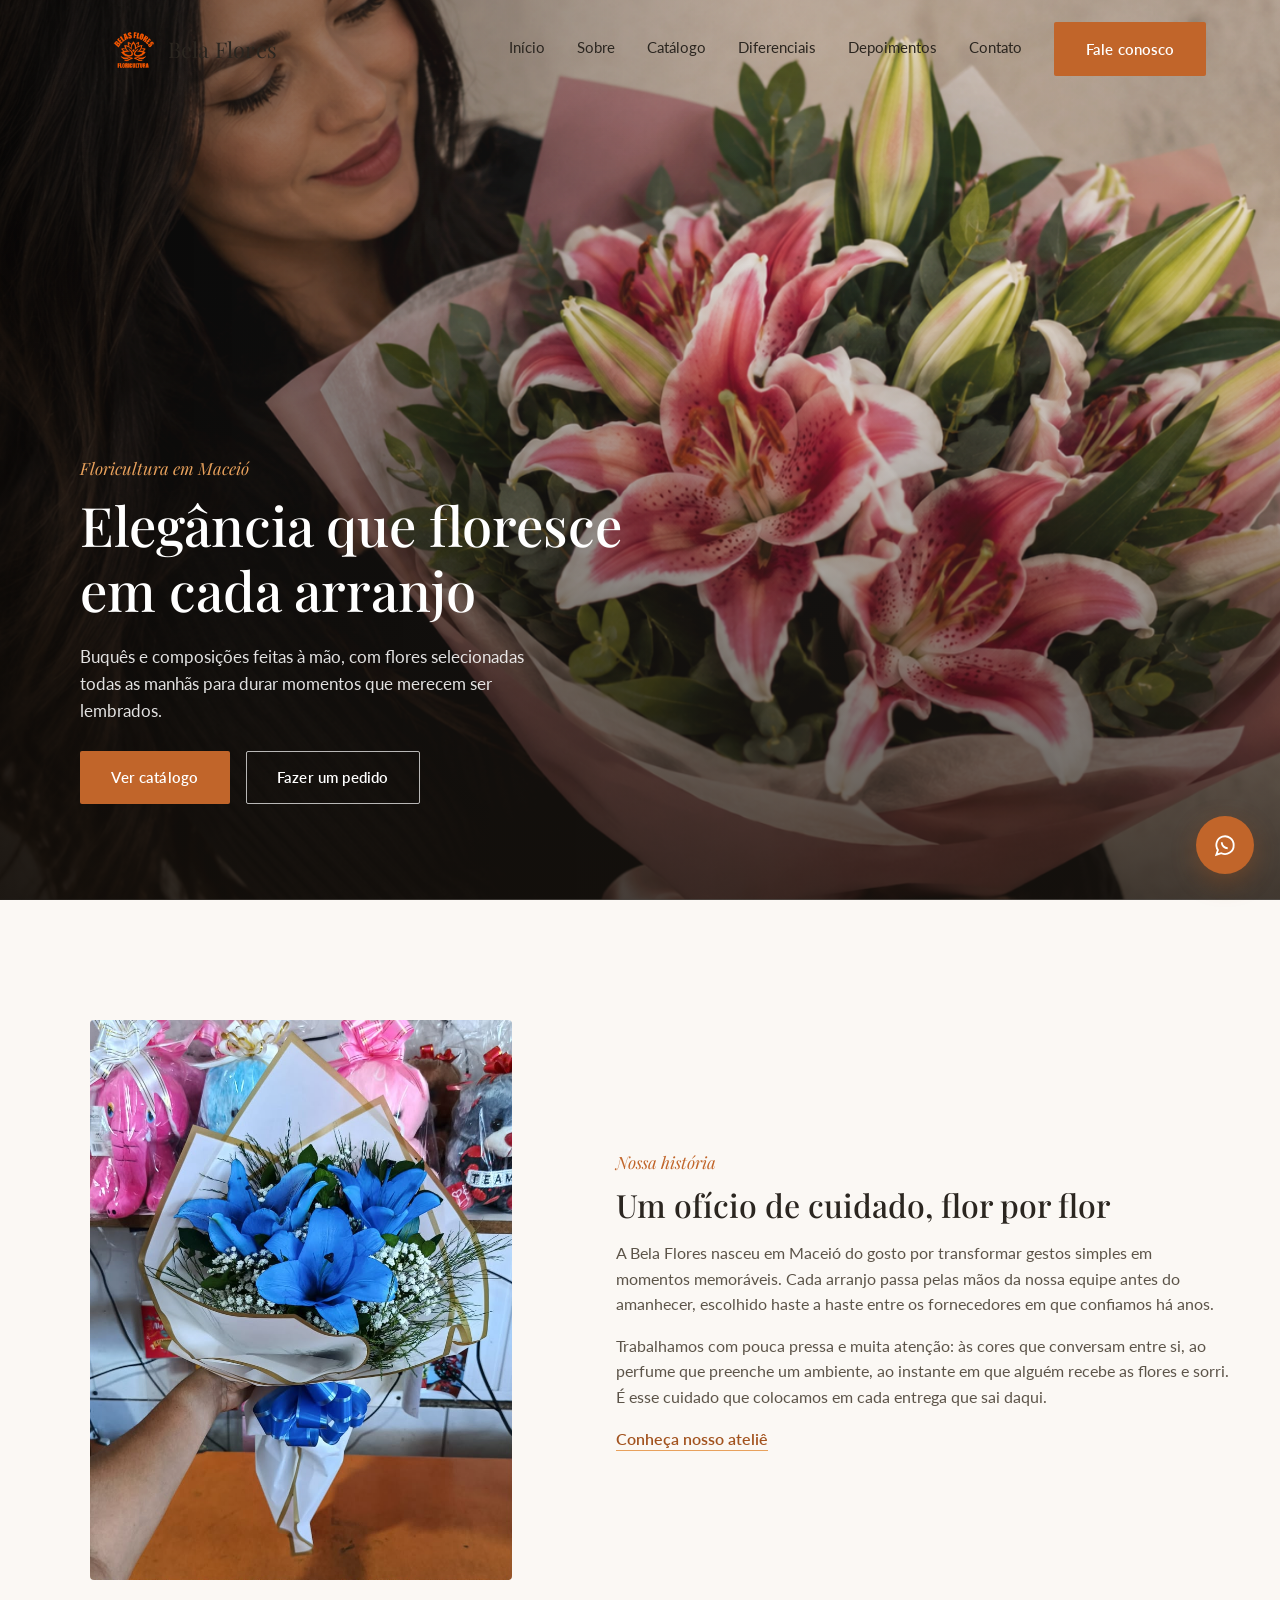
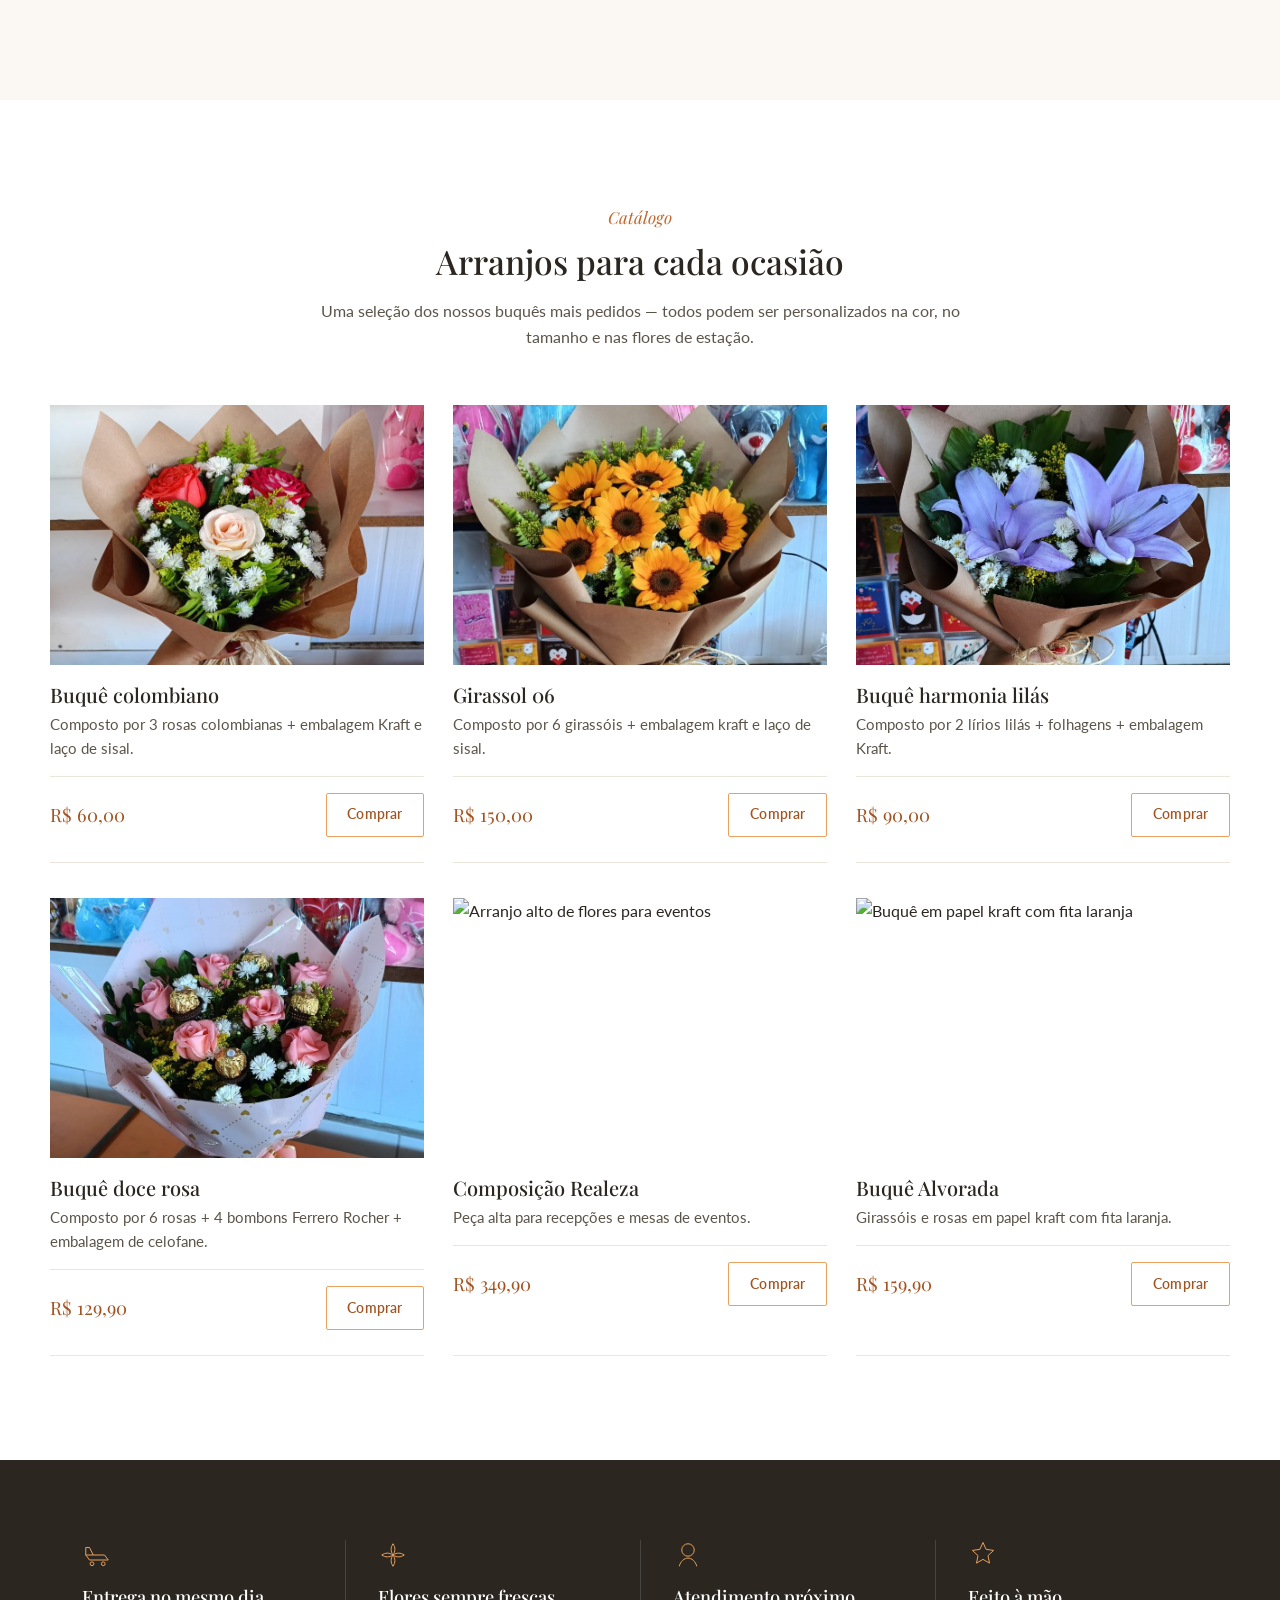
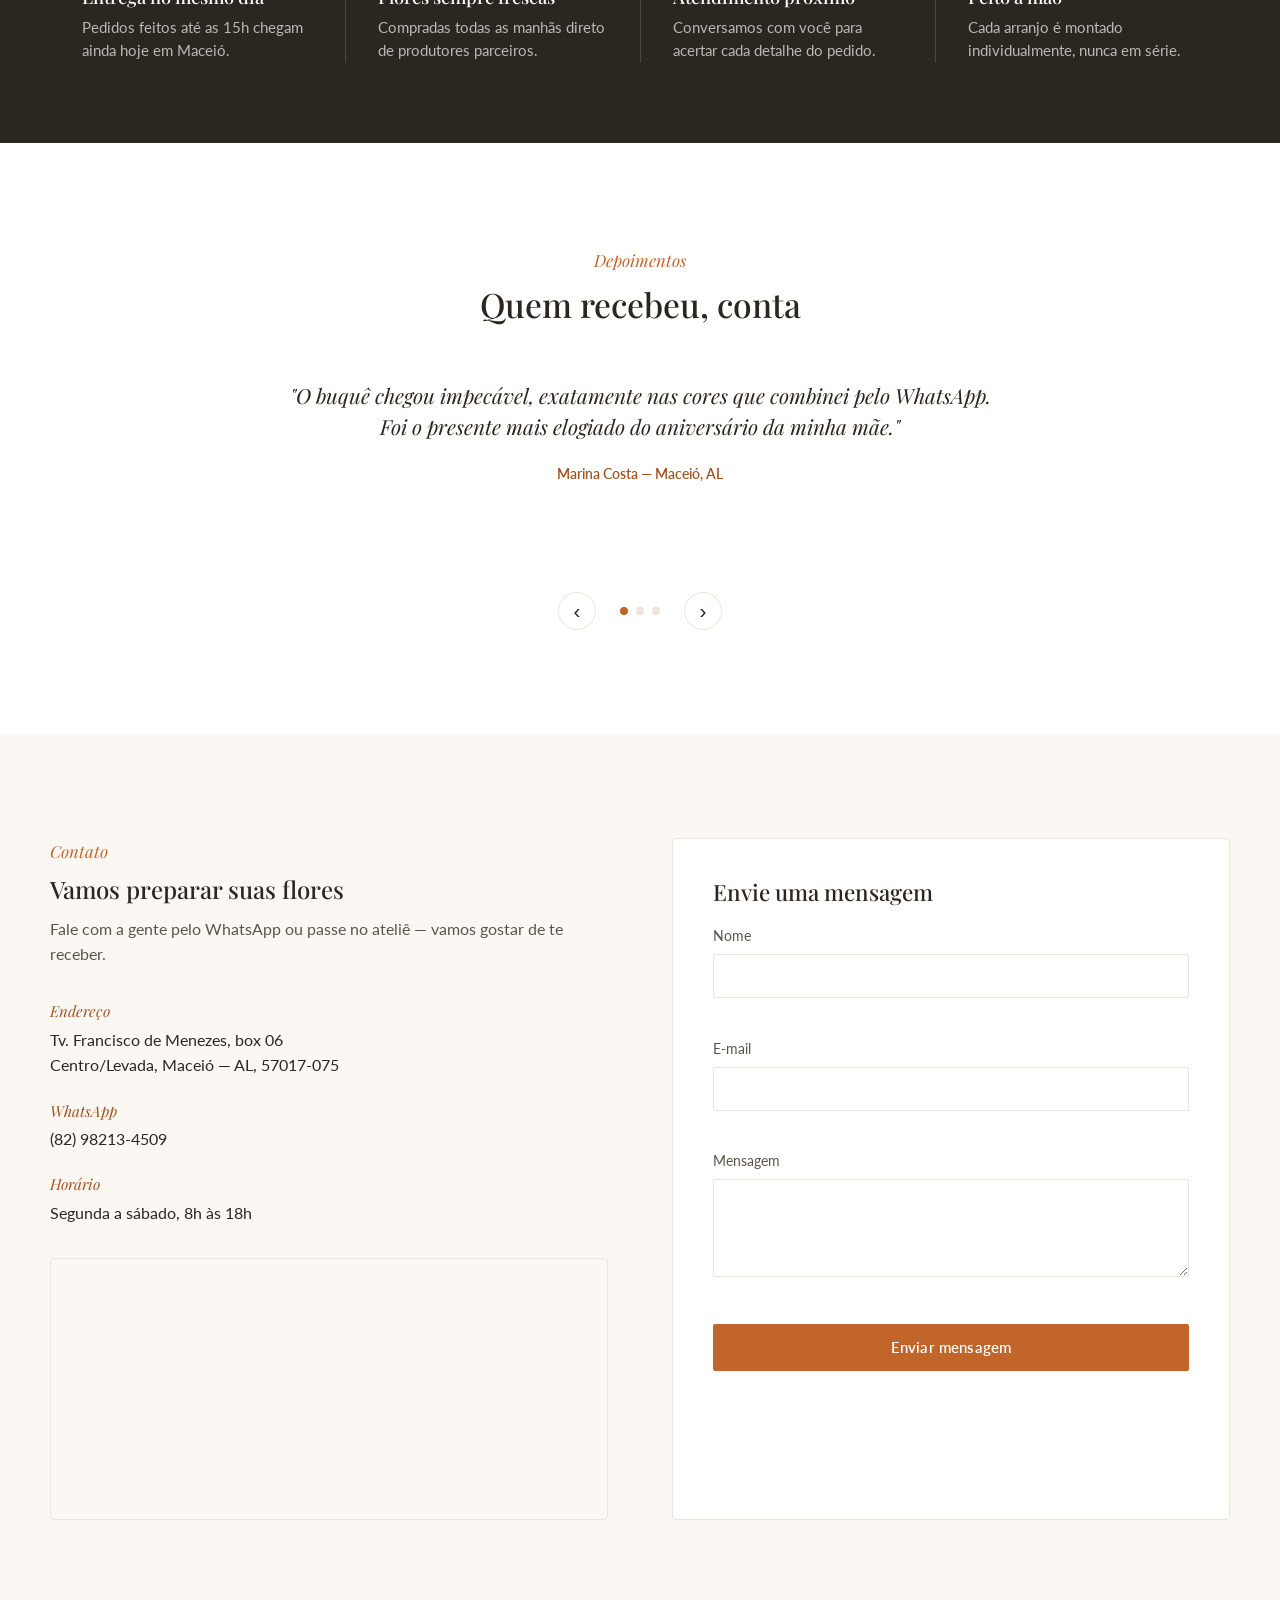
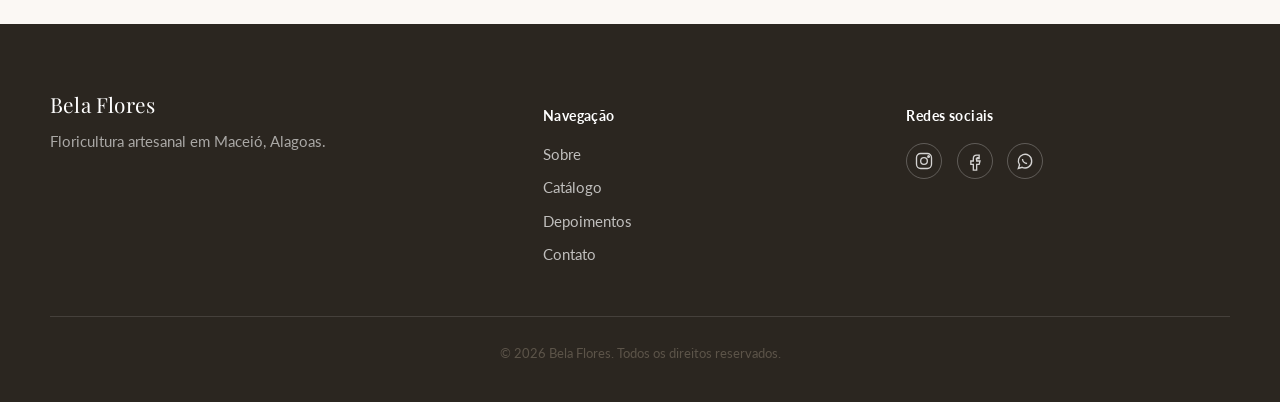
==== index.html @ 64a43c87 "Add files via upload" ====
<!DOCTYPE html>
<html lang="pt-BR">
<head>
<meta charset="UTF-8">
<meta name="viewport" content="width=device-width, initial-scale=1.0">
<title>Bela Flores — Floricultura em Maceió</title>
<meta name="description" content="Bela Flores — arranjos e buquês artesanais em Maceió, Alagoas. Flores frescas, entrega cuidadosa e atendimento próximo.">
<link rel="preconnect" href="https://fonts.googleapis.com">
<link rel="preconnect" href="https://fonts.gstatic.com" crossorigin>
<link href="https://fonts.googleapis.com/css2?family=Playfair+Display:ital,wght@0,400;0,500;0,600;1,400&family=Lato:wght@300;400;600;700&display=swap" rel="stylesheet">
<link rel="stylesheet" href="style.css">
</head>
<body>

<!-- Header -->
<header class="site-header" id="siteHeader">
  <div class="header-inner">
    <a href="#topo" class="brand">
      <span class="brand-mark" aria-hidden="true">
        <svg viewBox="0 0 40 40" width="34" height="34">
         <img src="logo.png" height="50" width="50"> 
        </svg>
      </span>
      <span class="brand-name">Bela Flores</span>
    </a>
  </img>

    <nav class="main-nav" id="mainNav">
      <a href="#topo">Início</a>
      <a href="#sobre">Sobre</a>
      <a href="#catalogo">Catálogo</a>
      <a href="#diferenciais">Diferenciais</a>
      <a href="#depoimentos">Depoimentos</a>
      <a href="#contato">Contato</a>
    </nav>

    <a class="btn btn-primary header-cta" href="https://wa.me/5582982134509?text=Ol%C3%A1!%20Gostaria%20de%20saber%20mais%20sobre%20os%20arranjos%20da%20Bela%20Flores." target="_blank" rel="noopener">Fale conosco</a>

    <button class="nav-toggle" id="navToggle" aria-label="Abrir menu" aria-expanded="false" aria-controls="mainNav">
      <span></span><span></span><span></span>
    </button>
  </div>
</header>

<main id="topo">

  <!-- Hero -->
  <section class="hero">
    <div class="hero-media">
      <img src="mulher com buque.png" loading="eager">
    </div>
    <div class="hero-content">
      <p class="eyebrow">Floricultura em Maceió</p>
      <h1>Elegância que floresce<br> em cada arranjo</h1>
      <p class="hero-text">Buquês e composições feitas à mão, com flores selecionadas todas as manhãs para durar momentos que merecem ser lembrados.</p>
      <div class="hero-actions">
        <a href="#catalogo" class="btn btn-primary">Ver catálogo</a>
        <a href="#contato" class="btn btn-ghost">Fazer um pedido</a>
      </div>
    </div>
  </section>

  <!-- Sobre -->
  <section class="sobre" id="sobre">
    <div class="sobre-grid">
      <figure class="sobre-media reveal">
        <img src="flor 1.jpeg" alt="Interior de uma floricultura com flores organizadas em baldes">
      </figure>
      <div class="sobre-content reveal">
        <p class="eyebrow">Nossa história</p>
        <h2>Um ofício de cuidado, flor por flor</h2>
        <p>A Bela Flores nasceu em Maceió do gosto por transformar gestos simples em momentos memoráveis. Cada arranjo passa pelas mãos da nossa equipe antes do amanhecer, escolhido haste a haste entre os fornecedores em que confiamos há anos.</p>
        <p>Trabalhamos com pouca pressa e muita atenção: às cores que conversam entre si, ao perfume que preenche um ambiente, ao instante em que alguém recebe as flores e sorri. É esse cuidado que colocamos em cada entrega que sai daqui.</p>
        <a href="#contato" class="text-link">Conheça nosso ateliê</a>
      </div>
    </div>
  </section>

  <!-- Catálogo -->
  <section class="catalogo" id="catalogo">
    <div class="section-head">
      <p class="eyebrow">Catálogo</p>
      <h2>Arranjos para cada ocasião</h2>
      <p class="section-lead">Uma seleção dos nossos buquês mais pedidos — todos podem ser personalizados na cor, no tamanho e nas flores de estação.</p>
    </div>

    <div class="product-grid">

      <article class="product-card reveal">
        <div class="product-media">
          <img src="flor 2.jpeg" alt="Buquê de rosas vermelhas e brancas">
        </div>
        <div class="product-body">
          <h3>Buquê colombiano</h3>
          <p>Composto por 3 rosas colombianas + embalagem Kraft e laço de sisal.</p>
          <div class="product-foot">
            <span class="price">R$ 60,00</span>
            <a href="https://wa.me/5582982134509?text=Ol%C3%A1!%20Tenho%20interesse%20no%20Buqu%C3%AA%20Imperial." target="_blank" rel="noopener" class="btn btn-outline">Comprar</a>
          </div>
        </div>
      </article>

      <article class="product-card reveal">
        <div class="product-media">
          <img src="flor 3.jpeg" alt="Arranjo de flores em tons de laranja e branco">
        </div>
        <div class="product-body">
          <h3>Girassol 06</h3>
          <p>Composto por 6 girassóis + embalagem kraft e laço de sisal.</p>
          <div class="product-foot">
            <span class="price">R$ 150,00</span>
            <a href="https://wa.me/5582982134509?text=Ol%C3%A1!%20Tenho%20interesse%20no%20Arranjo%20Aurora." target="_blank" rel="noopener" class="btn btn-outline">Comprar</a>
          </div>
        </div>
      </article>

      <article class="product-card reveal">
        <div class="product-media">
          <img src="flor 4.jpeg" alt="Arranjo de flores em tons de laranja e branco">
        </div>
        <div class="product-body">
          <h3>Buquê harmonia lilás</h3>
          <p>Composto por 2 lírios lilás + folhagens + embalagem Kraft.</p>
          <div class="product-foot">
            <span class="price">R$ 90,00</span>
            <a href="https://wa.me/5582982134509?text=Ol%C3%A1!%20Tenho%20interesse%20no%20Arranjo%20Aurora." target="_blank" rel="noopener" class="btn btn-outline">Comprar</a>
          </div>
        </div>
      </article>

      <article class="product-card reveal">
        <div class="product-media">
          <img src="flor 5.jpeg" alt="Buquê pequeno de flores silvestres">
        </div>
        <div class="product-body">
          <h3>Buquê doce rosa</h3>
          <p>Composto por 6 rosas + 4 bombons Ferrero Rocher + embalagem de celofane.</p>
          <div class="product-foot">
            <span class="price">R$ 129,90</span>
            <a href="https://wa.me/5582982134509?text=Ol%C3%A1!%20Tenho%20interesse%20no%20Buqu%C3%AA%20Encanto." target="_blank" rel="noopener" class="btn btn-outline">Comprar</a>
          </div>
        </div>
      </article>

      <article class="product-card reveal">
        <div class="product-media">
          <img src="https://images.unsplash.com/photo-1487070183336-b863922373d4?auto=format&fit=crop&w=900&q=80" alt="Arranjo alto de flores para eventos">
        </div>
        <div class="product-body">
          <h3>Composição Realeza</h3>
          <p>Peça alta para recepções e mesas de eventos.</p>
          <div class="product-foot">
            <span class="price">R$ 349,90</span>
            <a href="https://wa.me/5582982134509?text=Ol%C3%A1!%20Tenho%20interesse%20na%20Composi%C3%A7%C3%A3o%20Realeza." target="_blank" rel="noopener" class="btn btn-outline">Comprar</a>
          </div>
        </div>
      </article>

      <article class="product-card reveal">
        <div class="product-media">
          <img src="https://images.unsplash.com/photo-1517483000871-1dbf64a6e1c6?auto=format&fit=crop&w=900&q=80" alt="Buquê em papel kraft com fita laranja">
        </div>
        <div class="product-body">
          <h3>Buquê Alvorada</h3>
          <p>Girassóis e rosas em papel kraft com fita laranja.</p>
          <div class="product-foot">
            <span class="price">R$ 159,90</span>
            <a href="https://wa.me/5582982134509?text=Ol%C3%A1!%20Tenho%20interesse%20no%20Buqu%C3%AA%20Alvorada." target="_blank" rel="noopener" class="btn btn-outline">Comprar</a>
          </div>
        </div>
      </article>

    </div>
  </section>

  <!-- Diferenciais -->
  <section class="diferenciais" id="diferenciais">
    <div class="diferenciais-inner">

      <div class="diferencial reveal">
        <span class="diferencial-icon" aria-hidden="true">
          <svg viewBox="0 0 48 48" width="30" height="30" fill="none" stroke="currentColor" stroke-width="1.6">
            <path d="M6 24h30l6 8H12z"/>
            <circle cx="16" cy="38" r="3"/>
            <circle cx="34" cy="38" r="3"/>
            <path d="M6 24V12h6l6 12"/>
          </svg>
        </span>
        <h3>Entrega no mesmo dia</h3>
        <p>Pedidos feitos até as 15h chegam ainda hoje em Maceió.</p>
      </div>

      <div class="diferencial reveal">
        <span class="diferencial-icon" aria-hidden="true">
          <svg viewBox="0 0 48 48" width="30" height="30" fill="none" stroke="currentColor" stroke-width="1.6">
            <path d="M24 6c4 6 4 12 0 18-4-6-4-12 0-18z"/>
            <path d="M6 24c6-4 12-4 18 0-6 4-12 4-18 0z"/>
            <path d="M24 42c-4-6-4-12 0-18 4 6 4 12 0 18z"/>
            <path d="M42 24c-6 4-12 4-18 0 6-4 12-4 18 0z"/>
          </svg>
        </span>
        <h3>Flores sempre frescas</h3>
        <p>Compradas todas as manhãs direto de produtores parceiros.</p>
      </div>

      <div class="diferencial reveal">
        <span class="diferencial-icon" aria-hidden="true">
          <svg viewBox="0 0 48 48" width="30" height="30" fill="none" stroke="currentColor" stroke-width="1.6">
            <path d="M24 6a10 10 0 100 20 10 10 0 000-20z"/>
            <path d="M10 42c2-8 8-13 14-13s12 5 14 13"/>
          </svg>
        </span>
        <h3>Atendimento próximo</h3>
        <p>Conversamos com você para acertar cada detalhe do pedido.</p>
      </div>

      <div class="diferencial reveal">
        <span class="diferencial-icon" aria-hidden="true">
          <svg viewBox="0 0 48 48" width="30" height="30" fill="none" stroke="currentColor" stroke-width="1.6">
            <path d="M24 4l5 11 12 1.6-9 8.4 2.4 12L24 31l-10.4 6 2.4-12-9-8.4L19 15z"/>
          </svg>
        </span>
        <h3>Feito à mão</h3>
        <p>Cada arranjo é montado individualmente, nunca em série.</p>
      </div>

    </div>
  </section>

  <!-- Depoimentos -->
  <section class="depoimentos" id="depoimentos">
    <div class="section-head">
      <p class="eyebrow">Depoimentos</p>
      <h2>Quem recebeu, conta</h2>
    </div>

    <div class="testimonial-carousel" id="testimonialCarousel">
      <div class="testimonial-track" id="testimonialTrack">
        <blockquote class="testimonial">
          <p>"O buquê chegou impecável, exatamente nas cores que combinei pelo WhatsApp. Foi o presente mais elogiado do aniversário da minha mãe."</p>
          <footer>Marina Costa — Maceió, AL</footer>
        </blockquote>
        <blockquote class="testimonial">
          <p>"Encomendei a composição para a recepção do meu casamento e o resultado superou o que eu tinha imaginado. Atenção a cada detalhe."</p>
          <footer>Rafael e Júlia — Levada, Maceió</footer>
        </blockquote>
        <blockquote class="testimonial">
          <p>"Peço flores toda semana para o consultório e nunca recebi um arranjo murcho ou fora do combinado. Virou rotina de confiança."</p>
          <footer>Dra. Helena Prado — Centro, Maceió</footer>
        </blockquote>
      </div>

      <div class="testimonial-controls">
        <button class="testimonial-arrow" id="prevTestimonial" aria-label="Depoimento anterior">‹</button>
        <div class="testimonial-dots" id="testimonialDots"></div>
        <button class="testimonial-arrow" id="nextTestimonial" aria-label="Próximo depoimento">›</button>
      </div>
    </div>
  </section>

  <!-- Contato -->
  <section class="contato" id="contato">
    <div class="contato-grid">

      <div class="contato-info reveal">
        <p class="eyebrow">Contato</p>
        <h2>Vamos preparar suas flores</h2>
        <p class="section-lead">Fale com a gente pelo WhatsApp ou passe no ateliê — vamos gostar de te receber.</p>

        <ul class="contato-list">
          <li>
            <span class="contato-label">Endereço</span>
            <span>Tv. Francisco de Menezes, box 06<br>Centro/Levada, Maceió — AL, 57017-075</span>
          </li>
          <li>
            <span class="contato-label">WhatsApp</span>
            <a href="https://wa.me/5582982134509" target="_blank" rel="noopener">(82) 98213-4509</a>
          </li>
          <li>
            <span class="contato-label">Horário</span>
            <span>Segunda a sábado, 8h às 18h</span>
          </li>
        </ul>

        <div class="map-frame">
          <iframe
            title="Localização da Bela Flores em Maceió"
            src="https://www.google.com/maps?q=Tv.+Francisco+de+Menezes,+Centro,+Maceió,+AL,+57017-075&output=embed"
            loading="lazy"
            referrerpolicy="no-referrer-when-downgrade">
          </iframe>
        </div>
      </div>

      <form class="contato-form reveal" id="contactForm" novalidate>
        <h3>Envie uma mensagem</h3>

        <div class="form-field">
          <label for="nome">Nome</label>
          <input type="text" id="nome" name="nome" autocomplete="name">
          <span class="field-error" id="erroNome"></span>
        </div>

        <div class="form-field">
          <label for="email">E-mail</label>
          <input type="email" id="email" name="email" autocomplete="email">
          <span class="field-error" id="erroEmail"></span>
        </div>

        <div class="form-field">
          <label for="mensagem">Mensagem</label>
          <textarea id="mensagem" name="mensagem" rows="4"></textarea>
          <span class="field-error" id="erroMensagem"></span>
        </div>

        <button type="submit" class="btn btn-primary form-submit">Enviar mensagem</button>
        <p class="form-status" id="formStatus" role="status" aria-live="polite"></p>
      </form>

    </div>
  </section>

</main>

<!-- Footer -->
<footer class="site-footer">
  <div class="footer-inner">
    <div class="footer-brand">
      <span class="brand-name">Bela Flores</span>
      <p>Floricultura artesanal em Maceió, Alagoas.</p>
    </div>

    <div class="footer-links">
      <h4>Navegação</h4>
      <a href="#sobre">Sobre</a>
      <a href="#catalogo">Catálogo</a>
      <a href="#depoimentos">Depoimentos</a>
      <a href="#contato">Contato</a>
    </div>

    <div class="footer-social">
      <h4>Redes sociais</h4>
      <div class="social-icons">
        <a href="#" aria-label="Instagram da Bela Flores">
          <svg viewBox="0 0 24 24" width="20" height="20" fill="none" stroke="currentColor" stroke-width="1.6"><rect x="3" y="3" width="18" height="18" rx="5"/><circle cx="12" cy="12" r="4"/><circle cx="17.5" cy="6.5" r="1"/></svg>
        </a>
        <a href="#" aria-label="Facebook da Bela Flores">
          <svg viewBox="0 0 24 24" width="20" height="20" fill="none" stroke="currentColor" stroke-width="1.6"><path d="M14 9h3V5h-3c-2.2 0-4 1.8-4 4v3H7v4h3v7h4v-7h3l1-4h-4V9c0-.6.4-1 1-1z"/></svg>
        </a>
        <a href="https://wa.me/5582982134509" target="_blank" rel="noopener" aria-label="WhatsApp da Bela Flores">
          <svg viewBox="0 0 24 24" width="20" height="20" fill="none" stroke="currentColor" stroke-width="1.6"><path d="M20 12a8 8 0 10-14.5 4.6L4 21l4.6-1.4A8 8 0 0020 12z"/><path d="M9 9.5c0 3 2.5 5.5 5.5 5.5"/></svg>
        </a>
      </div>
    </div>
  </div>
  <div class="footer-bottom">
    <p>&copy; <span id="anoAtual"></span> Bela Flores. Todos os direitos reservados.</p>
  </div>
</footer>

<a href="https://wa.me/5582982134509?text=Ol%C3%A1!%20Gostaria%20de%20fazer%20um%20pedido%20na%20Bela%20Flores." target="_blank" rel="noopener" class="whatsapp-float" aria-label="Falar no WhatsApp">
  <svg viewBox="0 0 24 24" width="26" height="26" fill="none" stroke="currentColor" stroke-width="1.7"><path d="M20 12a8 8 0 10-14.5 4.6L4 21l4.6-1.4A8 8 0 0020 12z"/><path d="M9 9.5c0 3 2.5 5.5 5.5 5.5"/></svg>
</a>

<script src="script.js"></script>
</body>
</html>
---- style.css ----
/* ============================
   Bela Flores — Design tokens
   ============================ */
:root {
  --white: #ffffff;
  --cream: #fbf8f4;
  --ink: #2b2620;
  --ink-soft: #5c5449;
  --orange: #c1652a;
  --orange-deep: #a2531f;
  --orange-light: #e8a15c;
  --gold: #b08d57;
  --line: #ece5db;

  --font-display: "Playfair Display", serif;
  --font-body: "Lato", sans-serif;

  --max-width: 1180px;
  --radius-sm: 2px;
  --radius-md: 4px;
}

* { box-sizing: border-box; }

html { scroll-behavior: smooth; }

@media (prefers-reduced-motion: reduce) {
  html { scroll-behavior: auto; }
  *, *::before, *::after { animation-duration: 0.001ms !important; transition-duration: 0.001ms !important; }
}

body {
  margin: 0;
  font-family: var(--font-body);
  color: var(--ink);
  background: var(--white);
  line-height: 1.6;
  -webkit-font-smoothing: antialiased;
}

h1, h2, h3 {
  font-family: var(--font-display);
  font-weight: 500;
  line-height: 1.2;
  margin: 0 0 0.5em;
  color: var(--ink);
}

p { margin: 0 0 1em; color: var(--ink-soft); }

a {
  color: inherit;
  text-decoration: none;
}

img { max-width: 100%; display: block; }

ul { list-style: none; margin: 0; padding: 0; }

section { padding: 6.5rem 1.5rem; }

.eyebrow {
  font-family: var(--font-display);
  font-style: italic;
  font-size: 1.05rem;
  color: var(--orange);
  margin-bottom: 0.6em;
}

.section-head {
  max-width: 640px;
  margin: 0 auto 3.5rem;
  text-align: center;
}

.section-head h2 { font-size: 2.1rem; }

.section-lead { color: var(--ink-soft); }

:focus-visible {
  outline: 2px solid var(--orange-deep);
  outline-offset: 3px;
}

/* Buttons */
.btn {
  display: inline-flex;
  align-items: center;
  justify-content: center;
  padding: 0.85rem 1.9rem;
  border-radius: var(--radius-sm);
  font-family: var(--font-body);
  font-weight: 600;
  font-size: 0.95rem;
  letter-spacing: 0.01em;
  border: 1px solid transparent;
  cursor: pointer;
  transition: background-color 0.25s ease, color 0.25s ease, border-color 0.25s ease, transform 0.2s ease;
}

.btn-primary {
  background: var(--orange);
  color: var(--white);
}
.btn-primary:hover { background: var(--orange-deep); }

.btn-ghost {
  background: transparent;
  color: var(--ink);
  border-color: var(--ink);
}
.btn-ghost:hover { border-color: var(--orange); color: var(--orange); }

.btn-outline {
  background: transparent;
  color: var(--orange-deep);
  border-color: var(--orange-light);
  padding: 0.6rem 1.3rem;
  font-size: 0.88rem;
}
.btn-outline:hover { background: var(--orange); border-color: var(--orange); color: var(--white); }

.text-link {
  color: var(--orange-deep);
  border-bottom: 1px solid var(--orange-light);
  padding-bottom: 2px;
  font-weight: 600;
}
.text-link:hover { color: var(--orange); border-color: var(--orange); }

/* ============================
   Header
   ============================ */
.site-header {
  position: fixed;
  top: 0;
  left: 0;
  right: 0;
  z-index: 100;
  background: transparent;
  transition: background-color 0.35s ease, box-shadow 0.35s ease, padding 0.35s ease;
  padding: 1.4rem 0;
}

.site-header.is-scrolled {
  background: rgba(255, 255, 255, 0.94);
  backdrop-filter: blur(6px);
  box-shadow: 0 1px 0 var(--line);
  padding: 0.9rem 0;
}

.header-inner {
  max-width: var(--max-width);
  margin: 0 auto;
  padding: 0 1.5rem;
  display: flex;
  align-items: center;
  gap: 2rem;
}

.brand {
  display: flex;
  align-items: center;
  gap: 0.6rem;
  margin-right: auto;
  color: var(--ink);
}
.site-header:not(.is-scrolled) .hero + * .brand {}
.brand-mark { color: var(--orange); display: inline-flex; }
.brand-name {
  font-family: var(--font-display);
  font-size: 1.35rem;
  letter-spacing: 0.01em;
}

.main-nav {
  display: flex;
  gap: 2rem;
}
.main-nav a {
  font-size: 0.95rem;
  color: var(--ink);
  position: relative;
  padding-bottom: 4px;
}
.main-nav a::after {
  content: "";
  position: absolute;
  left: 0;
  right: 100%;
  bottom: 0;
  height: 1px;
  background: var(--orange);
  transition: right 0.25s ease;
}
.main-nav a:hover::after { right: 0; }

.nav-toggle {
  display: none;
  flex-direction: column;
  justify-content: center;
  gap: 5px;
  width: 34px;
  height: 34px;
  background: none;
  border: none;
  cursor: pointer;
}
.nav-toggle span {
  display: block;
  height: 2px;
  background: var(--ink);
  border-radius: 2px;
  transition: transform 0.25s ease, opacity 0.25s ease;
}

/* ============================
   Hero
   ============================ */
.hero {
  position: relative;
  min-height: 100vh;
  display: flex;
  align-items: flex-end;
  padding: 0;
  overflow: hidden;
}
.hero-media {
  position: absolute;
  inset: 0;
  background-color: #ee7e39;
}
.hero-media img {
  width: 100%;
  height: 100%;
  object-fit: cover;
}
.hero-media::after {
  content: "";
  position: absolute;
  inset: 0;
  background: linear-gradient(0deg, rgba(20,15,10,0.72) 0%, rgba(20,15,10,0.25) 45%, rgba(20,15,10,0.05) 65%);
}
.hero-content {
  position: relative;
  z-index: 1;
  max-width: 640px;
  padding: 0 1.5rem 6rem;
  margin: 0 3.5rem;
  color: var(--white);
}
.hero .eyebrow { color: var(--orange-light); }
.hero h1 {
  color: var(--white);
  font-size: clamp(2.3rem, 5vw, 3.4rem);
  margin-bottom: 0.4em;
}
.hero-text {
  color: rgba(255,255,255,0.88);
  font-size: 1.05rem;
  max-width: 480px;
}
.hero-actions {
  display: flex;
  gap: 1rem;
  margin-top: 1.6rem;
  flex-wrap: wrap;
}
.hero .btn-ghost {
  color: var(--white);
  border-color: rgba(255,255,255,0.7);
}
.hero .btn-ghost:hover { border-color: var(--orange-light); color: var(--orange-light); }

/* ============================
   Sobre
   ============================ */
.sobre { background: var(--cream); }
.sobre-grid {
  max-width: var(--max-width);
  margin: 0 auto;
  display: grid;
  grid-template-columns: 0.9fr 1.1fr;
  gap: 4rem;
  align-items: center;
}
.sobre-media img {
  border-radius: var(--radius-md);
}
.sobre-content h2 { font-size: 2rem; }

/* ============================
   Catálogo
   ============================ */
.product-grid {
  max-width: var(--max-width);
  margin: 0 auto;
  display: grid;
  grid-template-columns: repeat(3, 1fr);
  gap: 2.2rem 1.8rem;
}
.product-card {
  border-bottom: 1px solid var(--line);
  padding-bottom: 1.6rem;
}
.product-media {
  overflow:visible;
  margin-bottom: 1.1rem;
  border-radius: var(--radius-md);
}
.product-media img {
  width: 100%;
  height: 260px;
  object-fit: cover;
  transition: transform 0.6s ease;
}
.product-card:hover .product-media img { transform: scale(1.06); }
.product-body h3 { font-size: 1.25rem; margin-bottom: 0.25em; }
.product-body p { font-size: 0.94rem; margin-bottom: 1rem; }
.product-foot {
  display: flex;
  align-items: center;
  justify-content: space-between;
  border-top: 1px solid var(--line);
  padding-top: 1rem;
}
.price {
  font-family: var(--font-display);
  font-size: 1.15rem;
  color: var(--orange-deep);
}

/* ============================
   Diferenciais
   ============================ */
.diferenciais { background: var(--ink); padding: 5rem 1.5rem; }
.diferenciais-inner {
  max-width: var(--max-width);
  margin: 0 auto;
  display: grid;
  grid-template-columns: repeat(4, 1fr);
}
.diferencial {
  padding: 0 2rem;
  border-left: 1px solid rgba(255,255,255,0.14);
  color: rgba(255,255,255,0.85);
}
.diferencial:first-child { border-left: none; }
.diferencial-icon {
  display: inline-flex;
  color: var(--orange-light);
  margin-bottom: 1rem;
}
.diferencial h3 {
  color: var(--white);
  font-size: 1.15rem;
  margin-bottom: 0.4em;
}
.diferencial p { color: rgba(255,255,255,0.68); font-size: 0.92rem; margin: 0; }

/* ============================
   Depoimentos
   ============================ */
.depoimentos { background: var(--white); }
.testimonial-carousel {
  max-width: 720px;
  margin: 0 auto;
  text-align: center;
}
.testimonial-track {
  position: relative;
  min-height: 180px;
}
.testimonial {
  position: absolute;
  inset: 0;
  margin: 0;
  opacity: 0;
  transform: translateY(8px);
  transition: opacity 0.5s ease, transform 0.5s ease;
  pointer-events: none;
}
.testimonial.is-active {
  opacity: 1;
  transform: translateY(0);
  pointer-events: auto;
  position: relative;
}
.testimonial p {
  font-family: var(--font-display);
  font-style: italic;
  font-size: 1.3rem;
  color: var(--ink);
  line-height: 1.5;
}
.testimonial footer {
  margin-top: 1.2rem;
  font-size: 0.88rem;
  color: var(--orange-deep);
  font-weight: 600;
}
.testimonial-controls {
  display: flex;
  align-items: center;
  justify-content: center;
  gap: 1.5rem;
  margin-top: 2rem;
}
.testimonial-arrow {
  width: 38px;
  height: 38px;
  border-radius: 50%;
  border: 1px solid var(--line);
  background: var(--white);
  font-size: 1.3rem;
  color: var(--ink);
  cursor: pointer;
  transition: border-color 0.2s ease, color 0.2s ease;
}
.testimonial-arrow:hover { border-color: var(--orange); color: var(--orange); }
.testimonial-dots {
  display: flex;
  gap: 0.5rem;
}
.testimonial-dots button {
  width: 8px;
  height: 8px;
  border-radius: 50%;
  border: none;
  background: var(--line);
  cursor: pointer;
  padding: 0;
}
.testimonial-dots button.is-active { background: var(--orange); }

/* ============================
   Contato
   ============================ */
.contato { background: var(--cream); }
.contato-grid {
  max-width: var(--max-width);
  margin: 0 auto;
  display: grid;
  grid-template-columns: 1fr 1fr;
  gap: 4rem;
}
.contato-list {
  margin: 2rem 0;
  display: flex;
  flex-direction: column;
  gap: 1.3rem;
}
.contato-list li {
  display: flex;
  flex-direction: column;
  gap: 0.2rem;
}
.contato-label {
  font-family: var(--font-display);
  font-style: italic;
  color: var(--orange-deep);
  font-size: 0.95rem;
}
.contato-list a:hover { color: var(--orange); }
.map-frame {
  border-radius: var(--radius-md);
  overflow: hidden;
  border: 1px solid var(--line);
}
.map-frame iframe {
  width: 100%;
  height: 260px;
  border: 0;
  display: block;
}

.contato-form {
  background: var(--white);
  border: 1px solid var(--line);
  border-radius: var(--radius-md);
  padding: 2.5rem;
}
.contato-form h3 { font-size: 1.4rem; margin-bottom: 1.2rem; }
.form-field { margin-bottom: 1.3rem; }
.form-field label {
  display: block;
  font-size: 0.88rem;
  color: var(--ink-soft);
  margin-bottom: 0.4rem;
}
.form-field input,
.form-field textarea {
  width: 100%;
  padding: 0.75rem 0.9rem;
  border: 1px solid var(--line);
  border-radius: var(--radius-sm);
  font-family: var(--font-body);
  font-size: 0.96rem;
  color: var(--ink);
  background: var(--white);
  transition: border-color 0.2s ease;
  resize: vertical;
}
.form-field input:focus,
.form-field textarea:focus {
  border-color: var(--orange);
  outline: none;
}
.form-field.has-error input,
.form-field.has-error textarea {
  border-color: #b3452c;
}
.field-error {
  display: block;
  min-height: 1.1em;
  font-size: 0.8rem;
  color: #b3452c;
  margin-top: 0.3rem;
}
.form-submit { width: 100%; }
.form-status {
  margin-top: 1rem;
  font-size: 0.9rem;
  min-height: 1.2em;
  color: var(--orange-deep);
}

/* ============================
   Footer
   ============================ */
.site-footer {
  background: var(--ink);
  color: rgba(255,255,255,0.75);
  padding: 4rem 1.5rem 0;
}
.footer-inner {
  max-width: var(--max-width);
  margin: 0 auto;
  display: grid;
  grid-template-columns: 1.4fr 1fr 1fr;
  gap: 2.5rem;
  padding-bottom: 2.5rem;
  border-bottom: 1px solid rgba(255,255,255,0.12);
}
.footer-brand .brand-name {
  color: var(--white);
  font-size: 1.3rem;
}
.footer-brand p { margin-top: 0.6rem; color: rgba(255,255,255,0.6); font-size: 0.92rem; }
.footer-links h4,
.footer-social h4 {
  font-family: var(--font-body);
  color: var(--white);
  font-size: 0.85rem;
  letter-spacing: 0.03em;
  margin-bottom: 1rem;
}
.footer-links {
  display: flex;
  flex-direction: column;
}
.footer-links a {
  color: rgba(255,255,255,0.7);
  margin-bottom: 0.6rem;
  font-size: 0.92rem;
}
.footer-links a:hover { color: var(--orange-light); }
.social-icons { display: flex; gap: 0.9rem; }
.social-icons a {
  width: 36px;
  height: 36px;
  border-radius: 50%;
  border: 1px solid rgba(255,255,255,0.25);
  display: flex;
  align-items: center;
  justify-content: center;
  color: rgba(255,255,255,0.8);
  transition: border-color 0.2s ease, color 0.2s ease;
}
.social-icons a:hover { border-color: var(--orange-light); color: var(--orange-light); }
.footer-bottom {
  max-width: var(--max-width);
  margin: 0 auto;
  padding: 1.6rem 0;
  font-size: 0.82rem;
  color: rgba(255,255,255,0.5);
  text-align: center;
}

/* ============================
   WhatsApp floating button
   ============================ */
.whatsapp-float {
  position: fixed;
  bottom: 1.6rem;
  right: 1.6rem;
  width: 58px;
  height: 58px;
  border-radius: 50%;
  background: var(--orange);
  color: var(--white);
  display: flex;
  align-items: center;
  justify-content: center;
  box-shadow: 0 8px 24px rgba(161, 82, 30, 0.4);
  z-index: 90;
  transition: transform 0.2s ease, background-color 0.2s ease;
}
.whatsapp-float:hover { background: var(--orange-deep); transform: translateY(-3px); }

/* ============================
   Scroll reveal
   ============================ */
.reveal {
  opacity: 0;
  transform: translateY(18px);
  transition: opacity 0.7s ease, transform 0.7s ease;
}
.reveal.is-visible {
  opacity: 1;
  transform: translateY(0);
}

/* ============================
   Responsive
   ============================ */
@media (max-width: 960px) {
  .sobre-grid { grid-template-columns: 1fr; gap: 2.5rem; }
  .product-grid { grid-template-columns: repeat(2, 1fr); }
  .diferenciais-inner { grid-template-columns: repeat(2, 1fr); gap: 2.5rem 0; }
  .diferencial:nth-child(3) { border-left: none; }
  .diferencial:nth-child(odd) { border-left: none; }
  .contato-grid { grid-template-columns: 1fr; gap: 3rem; }
  .footer-inner { grid-template-columns: 1fr 1fr; }
  .footer-brand { grid-column: 1 / -1; }
}

@media (max-width: 720px) {
  section { padding: 4.5rem 1.25rem; }
  .header-inner { padding: 0 1.25rem; }
  .main-nav {
    position: fixed;
    top: 0;
    right: 0;
    height: 100vh;
    width: min(78vw, 320px);
    background: var(--white);
    flex-direction: column;
    justify-content: center;
    gap: 1.8rem;
    padding: 2rem;
    transform: translateX(100%);
    transition: transform 0.35s ease;
    box-shadow: -12px 0 30px rgba(0,0,0,0.08);
  }
  .main-nav.is-open { transform: translateX(0); }
  .header-cta { display: none; }
  .nav-toggle { display: flex; }
  .nav-toggle.is-open span:nth-child(1) { transform: translateY(7px) rotate(45deg); }
  .nav-toggle.is-open span:nth-child(2) { opacity: 0; }
  .nav-toggle.is-open span:nth-child(3) { transform: translateY(-7px) rotate(-45deg); }

  .hero-content { margin: 0 1.25rem; padding-bottom: 4rem; }
  .product-grid { grid-template-columns: 1fr; }
  .diferenciais-inner { grid-template-columns: 1fr; gap: 2.2rem; }
  .diferencial { border-left: none; padding: 0; border-top: 1px solid rgba(255,255,255,0.14); padding-top: 1.6rem; }
  .diferencial:first-child { border-top: none; padding-top: 0; }
  .footer-inner { grid-template-columns: 1fr; }
}
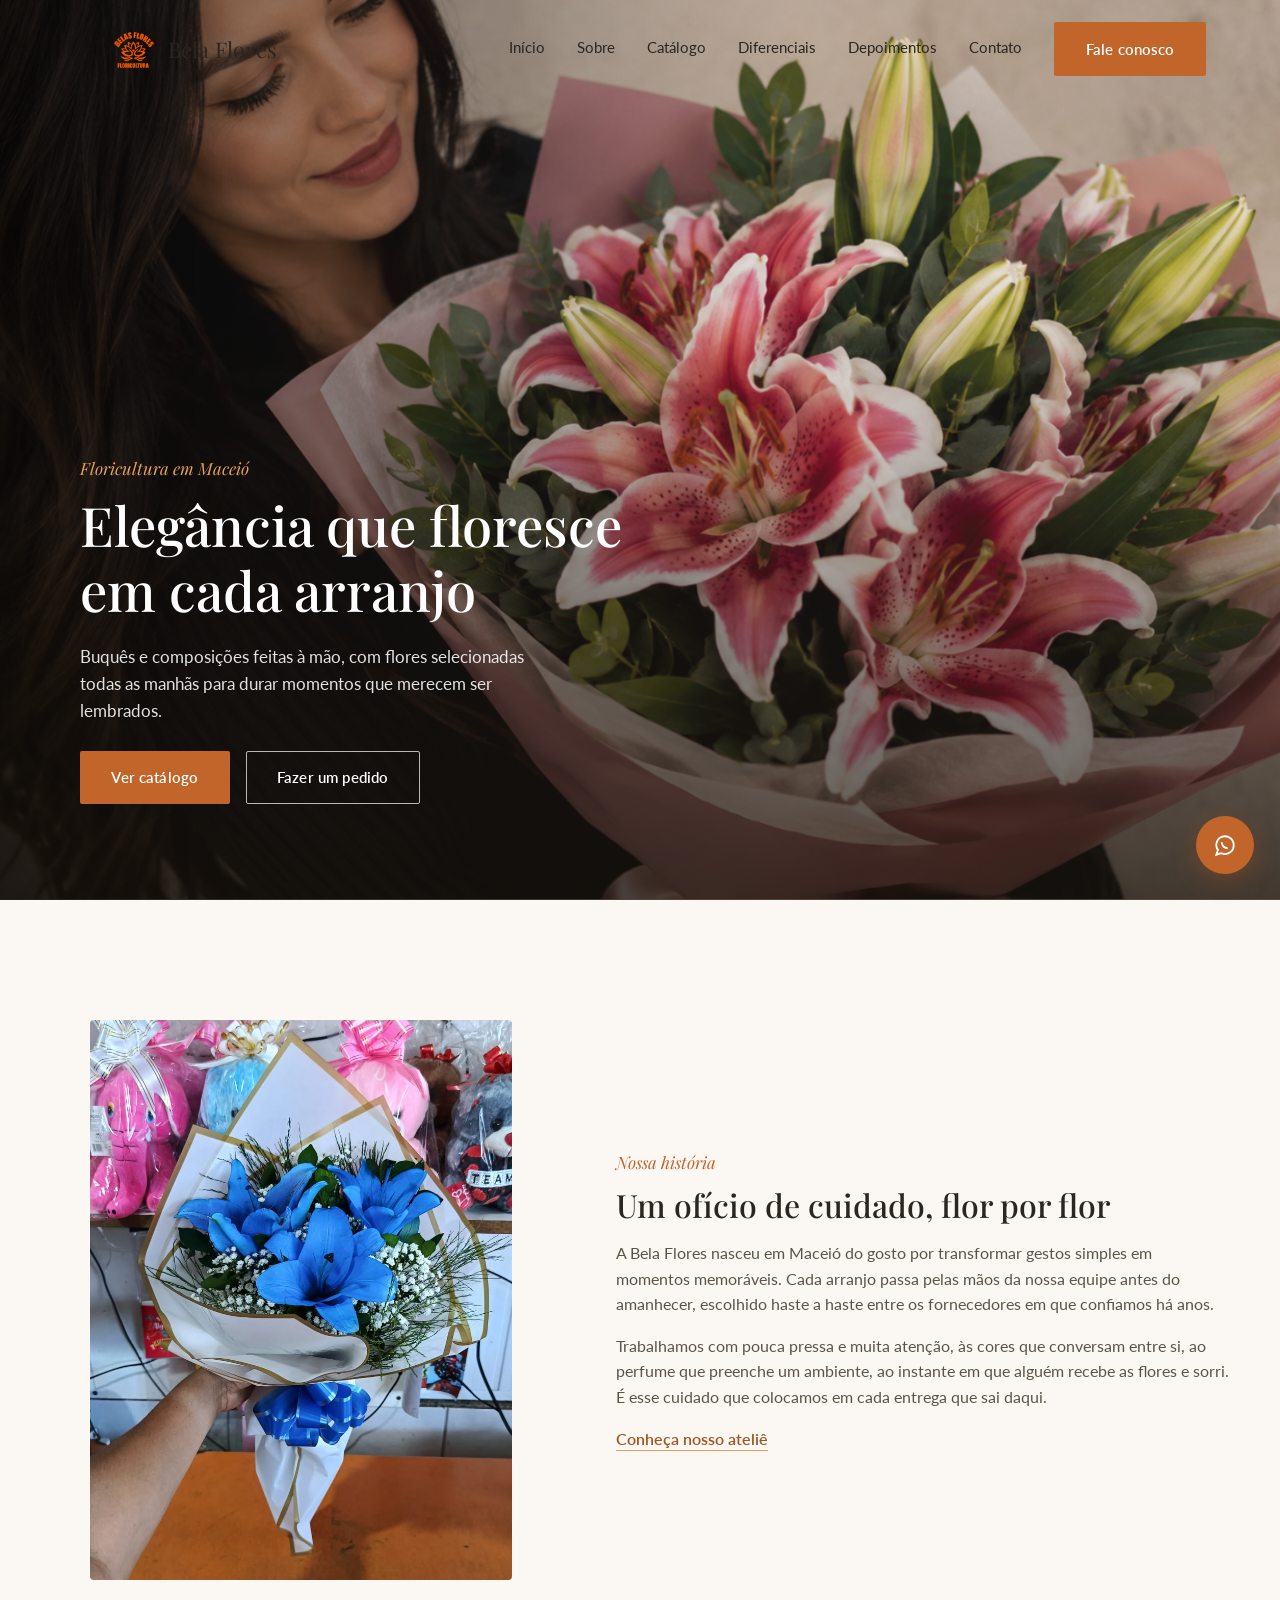
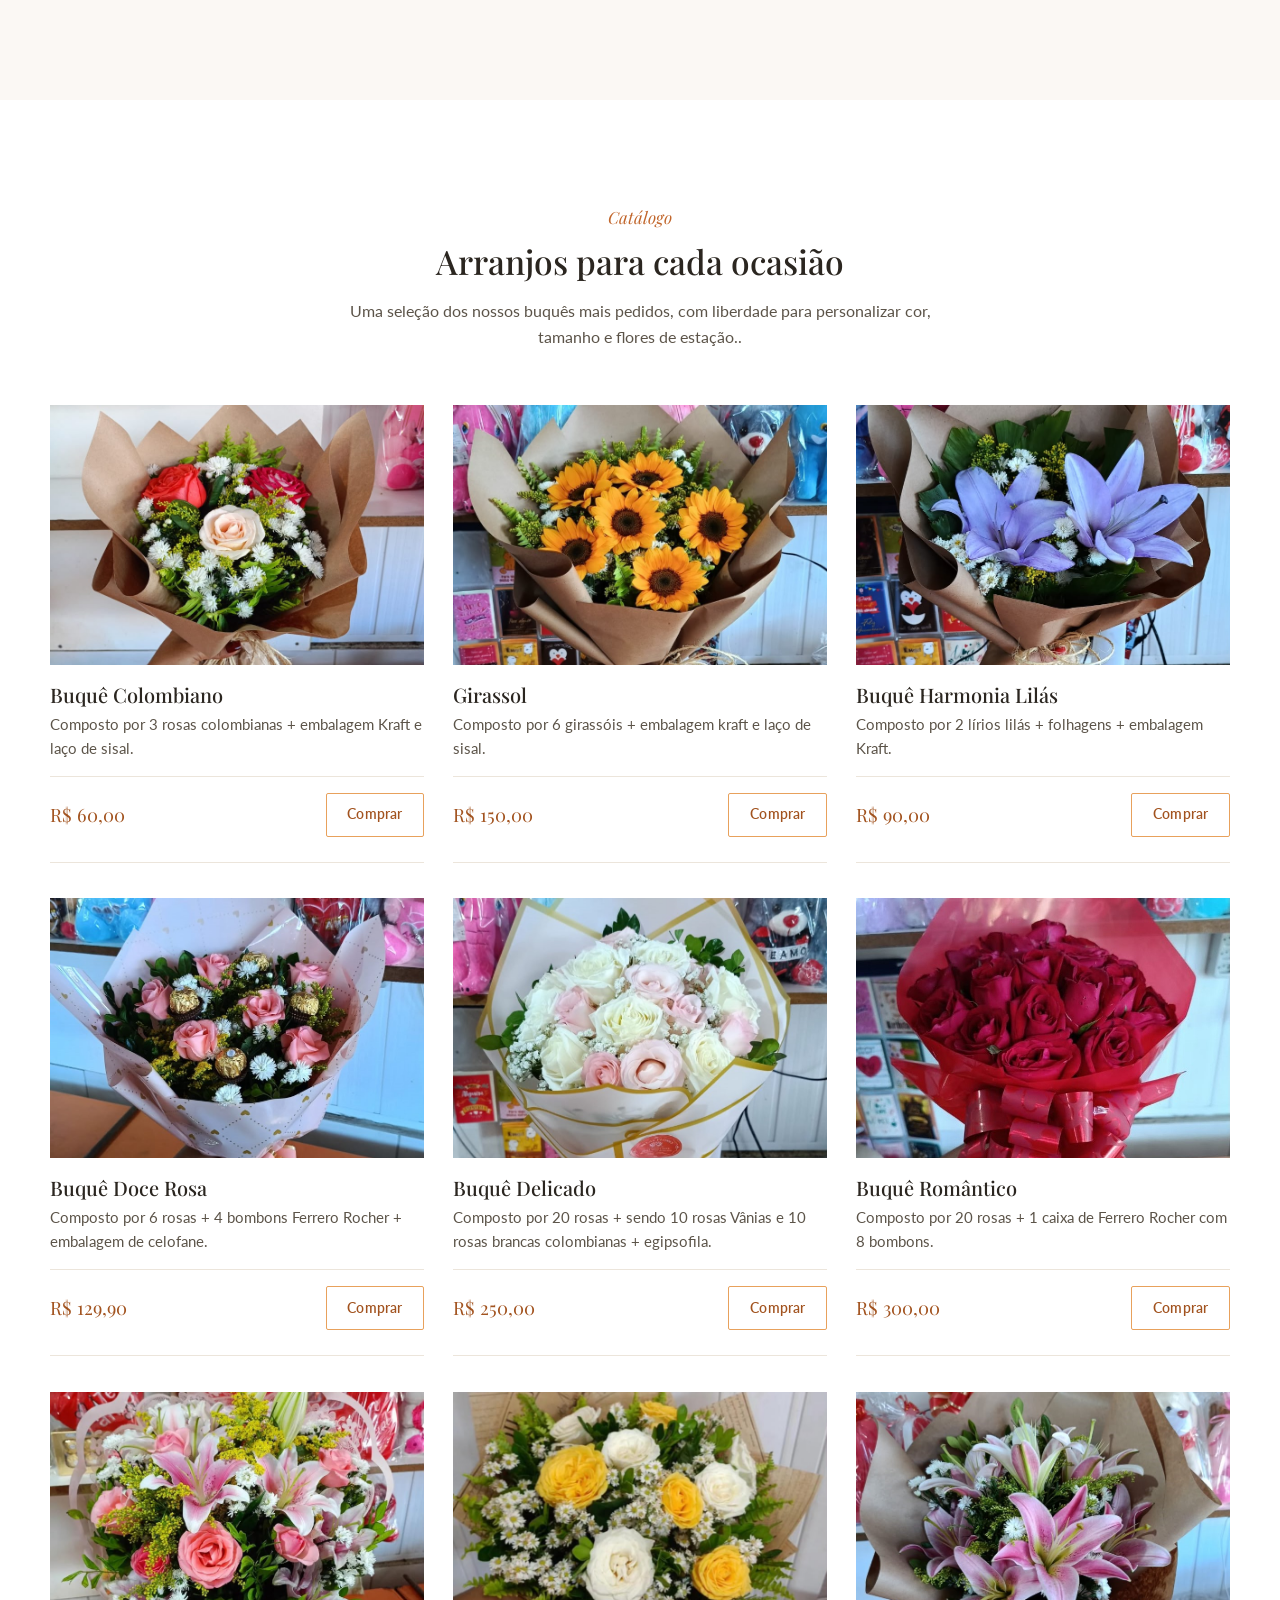
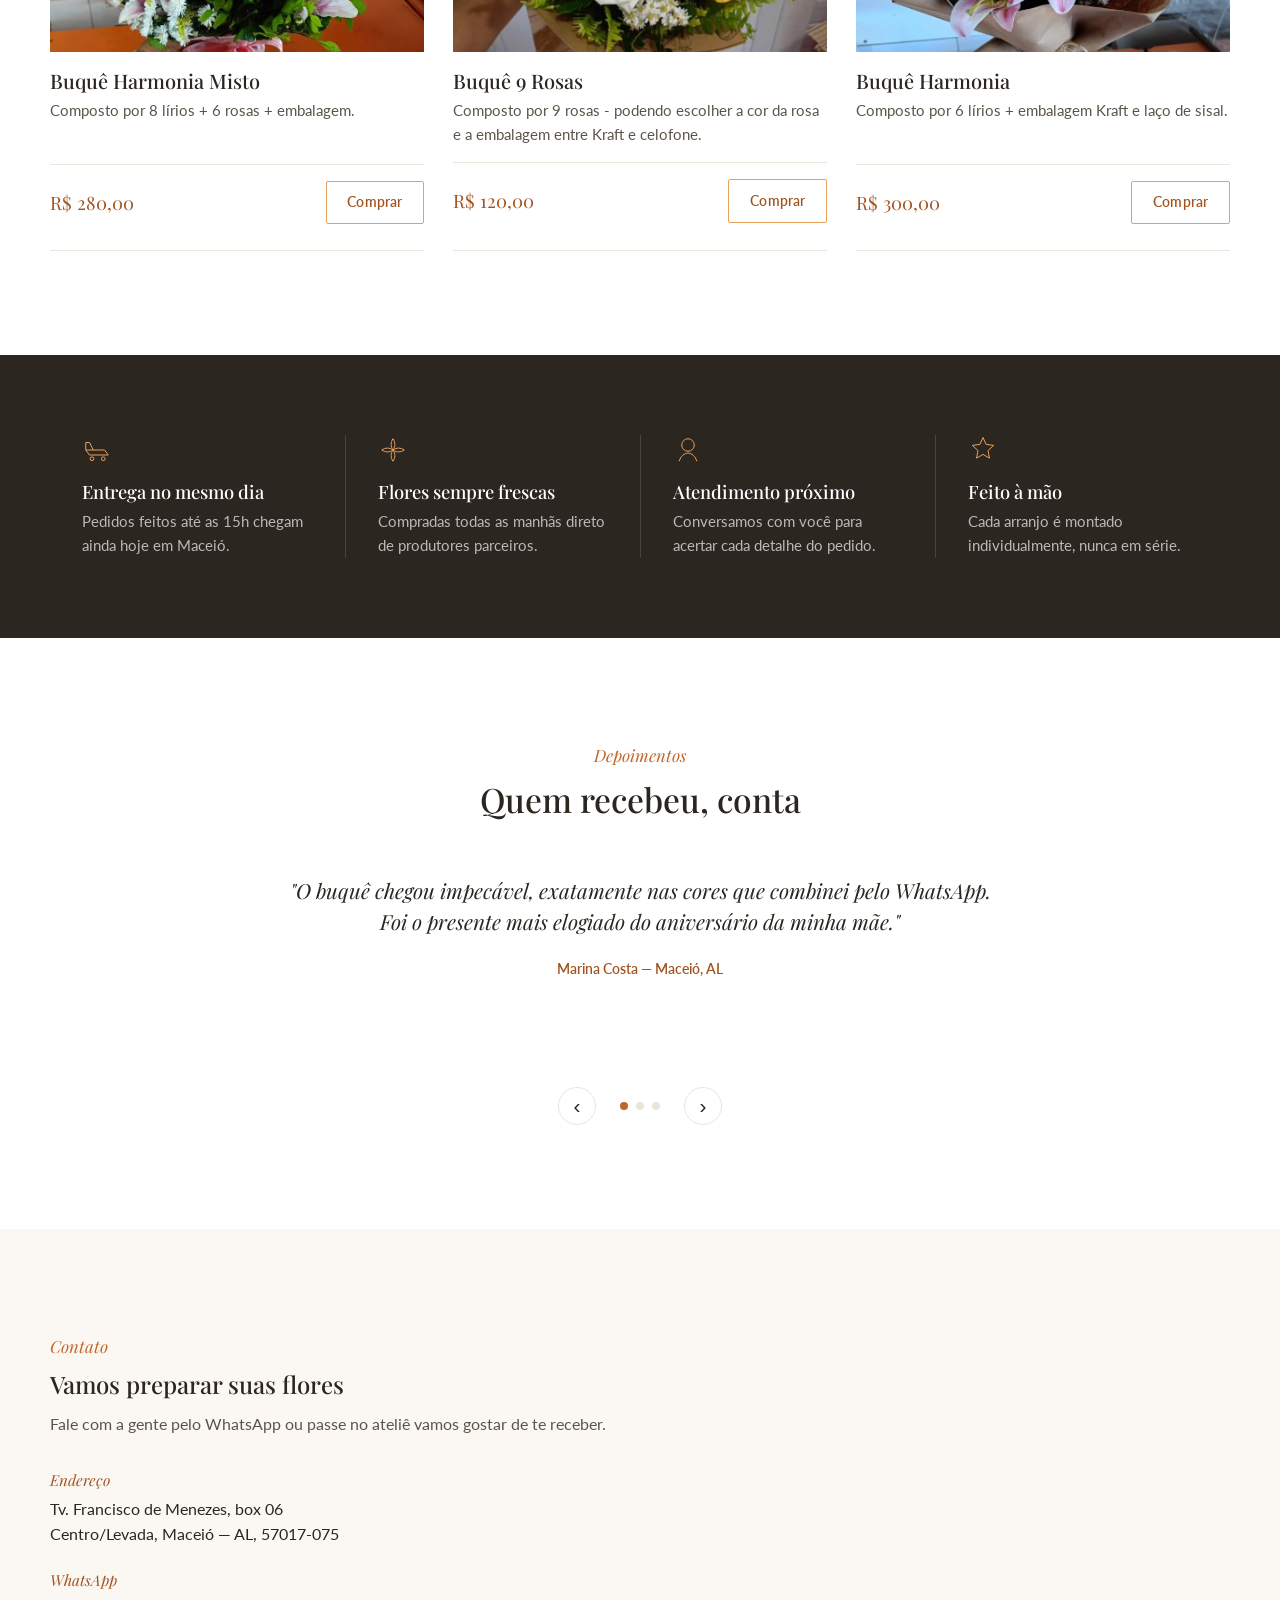
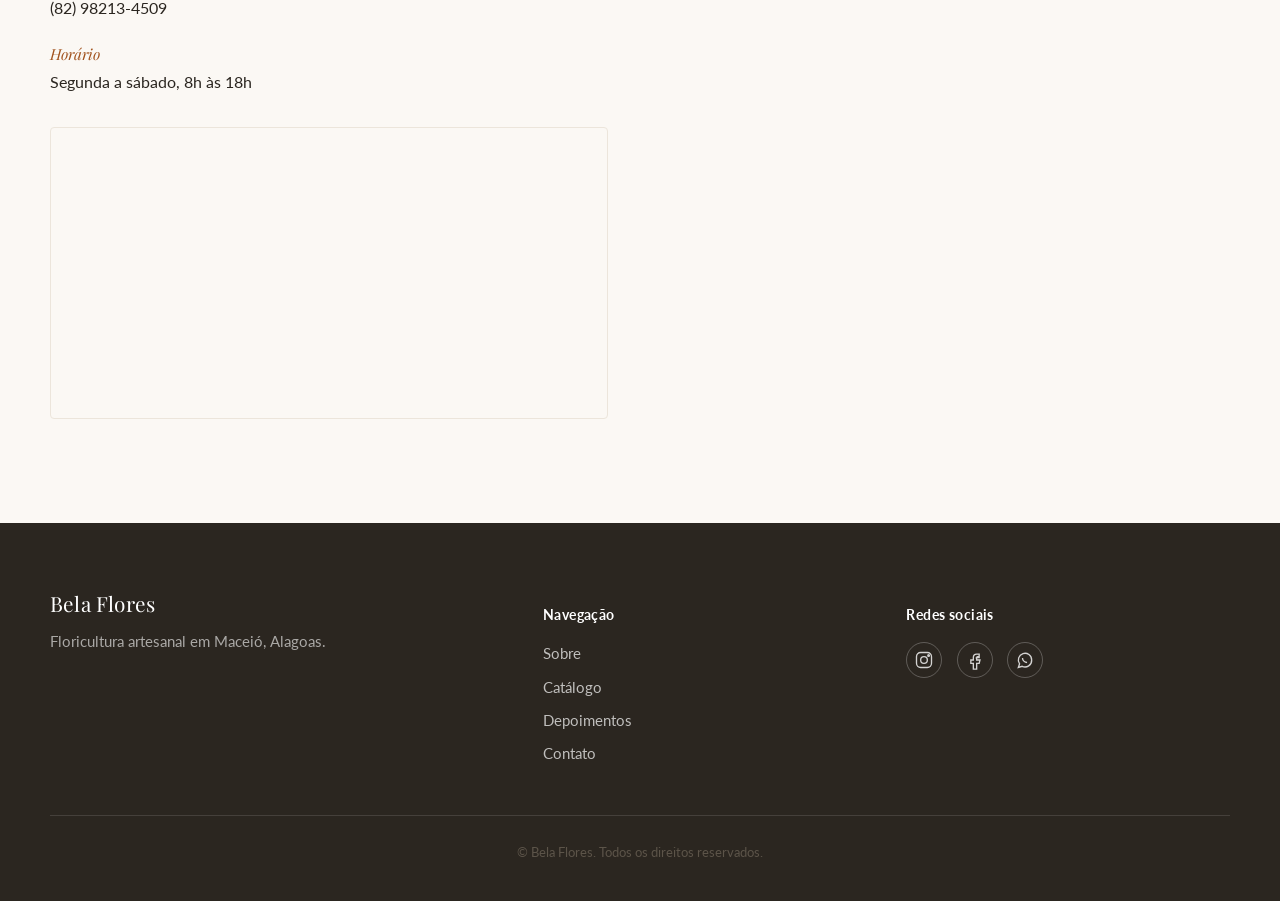
==== commit 0c7bd1c6: "Add files via upload" ====
--- a/index.html
+++ b/index.html
@@ -34,7 +34,7 @@
       <a href="#contato">Contato</a>
     </nav>
 
-    <a class="btn btn-primary header-cta" href="https://wa.me/5582982134509?text=Ol%C3%A1!%20Gostaria%20de%20saber%20mais%20sobre%20os%20arranjos%20da%20Bela%20Flores." target="_blank" rel="noopener">Fale conosco</a>
+    <a class="btn btn-primary header-cta" href="https://wa.me/+558288248325?text=Ol%C3%A1!%20Tenho%20interesse%20no%20Buqu%C3%AA%20Alvorada." target="_blank" rel="noopener">Fale conosco</a>
 
     <button class="nav-toggle" id="navToggle" aria-label="Abrir menu" aria-expanded="false" aria-controls="mainNav">
       <span></span><span></span><span></span>
@@ -70,7 +70,7 @@
         <p class="eyebrow">Nossa história</p>
         <h2>Um ofício de cuidado, flor por flor</h2>
         <p>A Bela Flores nasceu em Maceió do gosto por transformar gestos simples em momentos memoráveis. Cada arranjo passa pelas mãos da nossa equipe antes do amanhecer, escolhido haste a haste entre os fornecedores em que confiamos há anos.</p>
-        <p>Trabalhamos com pouca pressa e muita atenção: às cores que conversam entre si, ao perfume que preenche um ambiente, ao instante em que alguém recebe as flores e sorri. É esse cuidado que colocamos em cada entrega que sai daqui.</p>
+        <p>Trabalhamos com pouca pressa e muita atenção, às cores que conversam entre si, ao perfume que preenche um ambiente, ao instante em que alguém recebe as flores e sorri. É esse cuidado que colocamos em cada entrega que sai daqui.</p>
         <a href="#contato" class="text-link">Conheça nosso ateliê</a>
       </div>
     </div>
@@ -81,7 +81,7 @@
     <div class="section-head">
       <p class="eyebrow">Catálogo</p>
       <h2>Arranjos para cada ocasião</h2>
-      <p class="section-lead">Uma seleção dos nossos buquês mais pedidos — todos podem ser personalizados na cor, no tamanho e nas flores de estação.</p>
+      <p class="section-lead">Uma seleção dos nossos buquês mais pedidos, com liberdade para personalizar cor, tamanho e flores de estação..</p>
     </div>
 
     <div class="product-grid">
@@ -91,11 +91,11 @@
           <img src="flor 2.jpeg" alt="Buquê de rosas vermelhas e brancas">
         </div>
         <div class="product-body">
-          <h3>Buquê colombiano</h3>
+          <h3>Buquê Colombiano</h3>
           <p>Composto por 3 rosas colombianas + embalagem Kraft e laço de sisal.</p>
           <div class="product-foot">
             <span class="price">R$ 60,00</span>
-            <a href="https://wa.me/5582982134509?text=Ol%C3%A1!%20Tenho%20interesse%20no%20Buqu%C3%AA%20Imperial." target="_blank" rel="noopener" class="btn btn-outline">Comprar</a>
+            <a href="https://wa.me/+558288248325?text=Ol%C3%A1!%20Tenho%20interesse%20no%20Buqu%C3%AA%20Alvorada." target="_blank" rel="noopener" class="btn btn-outline">Comprar</a>
           </div>
         </div>
       </article>
@@ -105,11 +105,11 @@
           <img src="flor 3.jpeg" alt="Arranjo de flores em tons de laranja e branco">
         </div>
         <div class="product-body">
-          <h3>Girassol 06</h3>
+          <h3>Girassol </h3>
           <p>Composto por 6 girassóis + embalagem kraft e laço de sisal.</p>
           <div class="product-foot">
             <span class="price">R$ 150,00</span>
-            <a href="https://wa.me/5582982134509?text=Ol%C3%A1!%20Tenho%20interesse%20no%20Arranjo%20Aurora." target="_blank" rel="noopener" class="btn btn-outline">Comprar</a>
+            <a href="https://wa.me/+558288248325?text=Ol%C3%A1!%20Tenho%20interesse%20no%20Buqu%C3%AA%20Alvorada." target="_blank" rel="noopener" class="btn btn-outline">Comprar</a>
           </div>
         </div>
       </article>
@@ -119,11 +119,11 @@
           <img src="flor 4.jpeg" alt="Arranjo de flores em tons de laranja e branco">
         </div>
         <div class="product-body">
-          <h3>Buquê harmonia lilás</h3>
+          <h3>Buquê Harmonia Lilás</h3>
           <p>Composto por 2 lírios lilás + folhagens + embalagem Kraft.</p>
           <div class="product-foot">
             <span class="price">R$ 90,00</span>
-            <a href="https://wa.me/5582982134509?text=Ol%C3%A1!%20Tenho%20interesse%20no%20Arranjo%20Aurora." target="_blank" rel="noopener" class="btn btn-outline">Comprar</a>
+            <a href="https://wa.me/+558288248325?text=Ol%C3%A1!%20Tenho%20interesse%20no%20Buqu%C3%AA%20Alvorada." target="_blank" rel="noopener" class="btn btn-outline">Comprar</a>
           </div>
         </div>
       </article>
@@ -133,42 +133,89 @@
           <img src="flor 5.jpeg" alt="Buquê pequeno de flores silvestres">
         </div>
         <div class="product-body">
-          <h3>Buquê doce rosa</h3>
+          <h3>Buquê Doce Rosa</h3>
           <p>Composto por 6 rosas + 4 bombons Ferrero Rocher + embalagem de celofane.</p>
           <div class="product-foot">
             <span class="price">R$ 129,90</span>
-            <a href="https://wa.me/5582982134509?text=Ol%C3%A1!%20Tenho%20interesse%20no%20Buqu%C3%AA%20Encanto." target="_blank" rel="noopener" class="btn btn-outline">Comprar</a>
-          </div>
-        </div>
-      </article>
-
-      <article class="product-card reveal">
-        <div class="product-media">
-          <img src="https://images.unsplash.com/photo-1487070183336-b863922373d4?auto=format&fit=crop&w=900&q=80" alt="Arranjo alto de flores para eventos">
-        </div>
-        <div class="product-body">
-          <h3>Composição Realeza</h3>
-          <p>Peça alta para recepções e mesas de eventos.</p>
-          <div class="product-foot">
-            <span class="price">R$ 349,90</span>
-            <a href="https://wa.me/5582982134509?text=Ol%C3%A1!%20Tenho%20interesse%20na%20Composi%C3%A7%C3%A3o%20Realeza." target="_blank" rel="noopener" class="btn btn-outline">Comprar</a>
-          </div>
-        </div>
-      </article>
-
-      <article class="product-card reveal">
-        <div class="product-media">
-          <img src="https://images.unsplash.com/photo-1517483000871-1dbf64a6e1c6?auto=format&fit=crop&w=900&q=80" alt="Buquê em papel kraft com fita laranja">
-        </div>
-        <div class="product-body">
-          <h3>Buquê Alvorada</h3>
-          <p>Girassóis e rosas em papel kraft com fita laranja.</p>
-          <div class="product-foot">
-            <span class="price">R$ 159,90</span>
-            <a href="https://wa.me/5582982134509?text=Ol%C3%A1!%20Tenho%20interesse%20no%20Buqu%C3%AA%20Alvorada." target="_blank" rel="noopener" class="btn btn-outline">Comprar</a>
-          </div>
-        </div>
-      </article>
+            <a href="https://wa.me/+558288248325?text=Ol%C3%A1!%20Tenho%20interesse%20no%20Buqu%C3%AA%20Alvorada." target="_blank" rel="noopener" class="btn btn-outline">Comprar</a>
+          </div>
+        </div>
+      </article>
+
+      <article class="product-card reveal">
+        <div class="product-media">
+          <img src="flor 6.jpeg" alt="Arranjo alto de flores para eventos">
+        </div>
+        <div class="product-body">
+          <h3>Buquê Delicado</h3>
+          <p>Composto por 20 rosas + sendo 10 rosas Vânias e 10 rosas brancas colombianas + egipsofila.</p>
+          <div class="product-foot">
+            <span class="price">R$ 250,00</span>
+            <a href="https://wa.me/+558288248325?text=Ol%C3%A1!%20Tenho%20interesse%20no%20Buqu%C3%AA%20Alvorada." target="_blank" rel="noopener" class="btn btn-outline">Comprar</a>
+          </div>
+        </div>
+      </article>
+
+      <article class="product-card reveal">
+        <div class="product-media">
+          <img src="flor 7.jpeg" alt="Buquê em papel kraft com fita laranja">
+        </div>
+        <div class="product-body">
+          <h3>Buquê Romântico</h3>
+          <p>Composto por 20 rosas + 1 caixa de Ferrero Rocher com 8 bombons.</p>
+          <div class="product-foot">
+            <span class="price">R$ 300,00</span>
+            <a href="https://wa.me/+558288248325?text=Ol%C3%A1!%20Tenho%20interesse%20no%20Buqu%C3%AA%20Alvorada." target="_blank" rel="noopener" class="btn btn-outline">Comprar</a>
+          </div>
+        </div>
+      </article>
+
+        <article class="product-card reveal">
+        <div class="product-media">
+          <img src="flor 8.jpeg" alt="Buquê em papel kraft com fita laranja">
+        </div>
+        <div class="product-body">
+          <h3>Buquê Harmonia Misto</h3>
+          <p>Composto por 8 lírios + 6 rosas + embalagem.</p>
+        </br>
+          <div class="product-foot">
+            <span class="price">R$ 280,00</span>
+            <a href="https://wa.me/+558288248325?text=Ol%C3%A1!%20Tenho%20interesse%20no%20Buqu%C3%AA%20Alvorada." target="_blank" rel="noopener" class="btn btn-outline">Comprar</a>
+          </div>
+        </div>
+      </article>
+
+
+      <article class="product-card reveal">
+        <div class="product-media">
+          <img src="flor 9.jpeg" alt="Buquê em papel kraft com fita laranja">
+        </div>
+        <div class="product-body">
+          <h3>Buquê 9 Rosas</h3>
+          <p>Composto por 9 rosas - podendo escolher a cor da rosa e a embalagem entre Kraft e celofone.</p>
+          <div class="product-foot">
+            <span class="price">R$ 120,00</span>
+            <a href="https://wa.me/+558288248325?text=Ol%C3%A1!%20Tenho%20interesse%20no%20Buqu%C3%AA%20Alvorada." target="_blank" rel="noopener" class="btn btn-outline">Comprar</a>
+          </div>
+        </div>
+      </article>
+
+
+      <article class="product-card reveal">
+        <div class="product-media">
+          <img src="flor 10.jpeg" alt="Buquê em papel kraft com fita laranja">
+        </div>
+        <div class="product-body">
+          <h3>Buquê Harmonia</h3>
+          <p>Composto por 6 lírios + embalagem Kraft e laço de sisal.</p>
+        </br>
+          <div class="product-foot">
+            <span class="price">R$ 300,00</span>
+            <a href="https://wa.me/+558288248325?text=Ol%C3%A1!%20Tenho%20interesse%20no%20Buqu%C3%AA%20Alvorada." target="_blank" rel="noopener" class="btn btn-outline">Comprar</a>
+          </div>
+        </div>
+      </article>
+
 
     </div>
   </section>
@@ -241,7 +288,7 @@
           <footer>Marina Costa — Maceió, AL</footer>
         </blockquote>
         <blockquote class="testimonial">
-          <p>"Encomendei a composição para a recepção do meu casamento e o resultado superou o que eu tinha imaginado. Atenção a cada detalhe."</p>
+          <p>"Encomendei o buquê de noiva para o meu casamento e o resultado superou o que eu tinha imaginado. Atenção a cada detalhe."</p>
           <footer>Rafael e Júlia — Levada, Maceió</footer>
         </blockquote>
         <blockquote class="testimonial">
@@ -265,7 +312,7 @@
       <div class="contato-info reveal">
         <p class="eyebrow">Contato</p>
         <h2>Vamos preparar suas flores</h2>
-        <p class="section-lead">Fale com a gente pelo WhatsApp ou passe no ateliê — vamos gostar de te receber.</p>
+        <p class="section-lead">Fale com a gente pelo WhatsApp ou passe no ateliê vamos gostar de te receber.</p>
 
         <ul class="contato-list">
           <li>
@@ -283,43 +330,16 @@
         </ul>
 
         <div class="map-frame">
+          <div class="mapa">
           <iframe
             title="Localização da Bela Flores em Maceió"
-            src="https://www.google.com/maps?q=Tv.+Francisco+de+Menezes,+Centro,+Maceió,+AL,+57017-075&output=embed"
+            src="https://www.google.com/maps?q=Tv.+Francisco+de+Menezes,+Centro,+Maceió,+AL,+57017-075&output=embed" width="100%" height="400" style="border: 0;" allowfullscreen=""
             loading="lazy"
             referrerpolicy="no-referrer-when-downgrade">
           </iframe>
-        </div>
-      </div>
-
-      <form class="contato-form reveal" id="contactForm" novalidate>
-        <h3>Envie uma mensagem</h3>
-
-        <div class="form-field">
-          <label for="nome">Nome</label>
-          <input type="text" id="nome" name="nome" autocomplete="name">
-          <span class="field-error" id="erroNome"></span>
-        </div>
-
-        <div class="form-field">
-          <label for="email">E-mail</label>
-          <input type="email" id="email" name="email" autocomplete="email">
-          <span class="field-error" id="erroEmail"></span>
-        </div>
-
-        <div class="form-field">
-          <label for="mensagem">Mensagem</label>
-          <textarea id="mensagem" name="mensagem" rows="4"></textarea>
-          <span class="field-error" id="erroMensagem"></span>
-        </div>
-
-        <button type="submit" class="btn btn-primary form-submit">Enviar mensagem</button>
-        <p class="form-status" id="formStatus" role="status" aria-live="polite"></p>
-      </form>
-
-    </div>
-  </section>
-
+          </div>
+        </div>
+      </div>
 </main>
 
 <!-- Footer -->
@@ -347,7 +367,7 @@
         <a href="#" aria-label="Facebook da Bela Flores">
           <svg viewBox="0 0 24 24" width="20" height="20" fill="none" stroke="currentColor" stroke-width="1.6"><path d="M14 9h3V5h-3c-2.2 0-4 1.8-4 4v3H7v4h3v7h4v-7h3l1-4h-4V9c0-.6.4-1 1-1z"/></svg>
         </a>
-        <a href="https://wa.me/5582982134509" target="_blank" rel="noopener" aria-label="WhatsApp da Bela Flores">
+        <a href="https://wa.me/558288248325" target="_blank" rel="noopener" aria-label="WhatsApp da Bela Flores">
           <svg viewBox="0 0 24 24" width="20" height="20" fill="none" stroke="currentColor" stroke-width="1.6"><path d="M20 12a8 8 0 10-14.5 4.6L4 21l4.6-1.4A8 8 0 0020 12z"/><path d="M9 9.5c0 3 2.5 5.5 5.5 5.5"/></svg>
         </a>
       </div>
@@ -358,7 +378,7 @@
   </div>
 </footer>
 
-<a href="https://wa.me/5582982134509?text=Ol%C3%A1!%20Gostaria%20de%20fazer%20um%20pedido%20na%20Bela%20Flores." target="_blank" rel="noopener" class="whatsapp-float" aria-label="Falar no WhatsApp">
+<a href="https://wa.me/558288248325?text=Ol%C3%A1!%20Gostaria%20de%20fazer%20um%20pedido%20na%20Bela%20Flores." target="_blank" rel="noopener" class="whatsapp-float" aria-label="Falar no WhatsApp">
   <svg viewBox="0 0 24 24" width="26" height="26" fill="none" stroke="currentColor" stroke-width="1.7"><path d="M20 12a8 8 0 10-14.5 4.6L4 21l4.6-1.4A8 8 0 0020 12z"/><path d="M9 9.5c0 3 2.5 5.5 5.5 5.5"/></svg>
 </a>
 
--- a/style.css
+++ b/style.css
@@ -469,9 +469,9 @@
 }
 .map-frame iframe {
   width: 100%;
-  height: 260px;
+  height: 290px;
   border: 0;
-  display: block;
+  display:flex;
 }
 
 .contato-form {
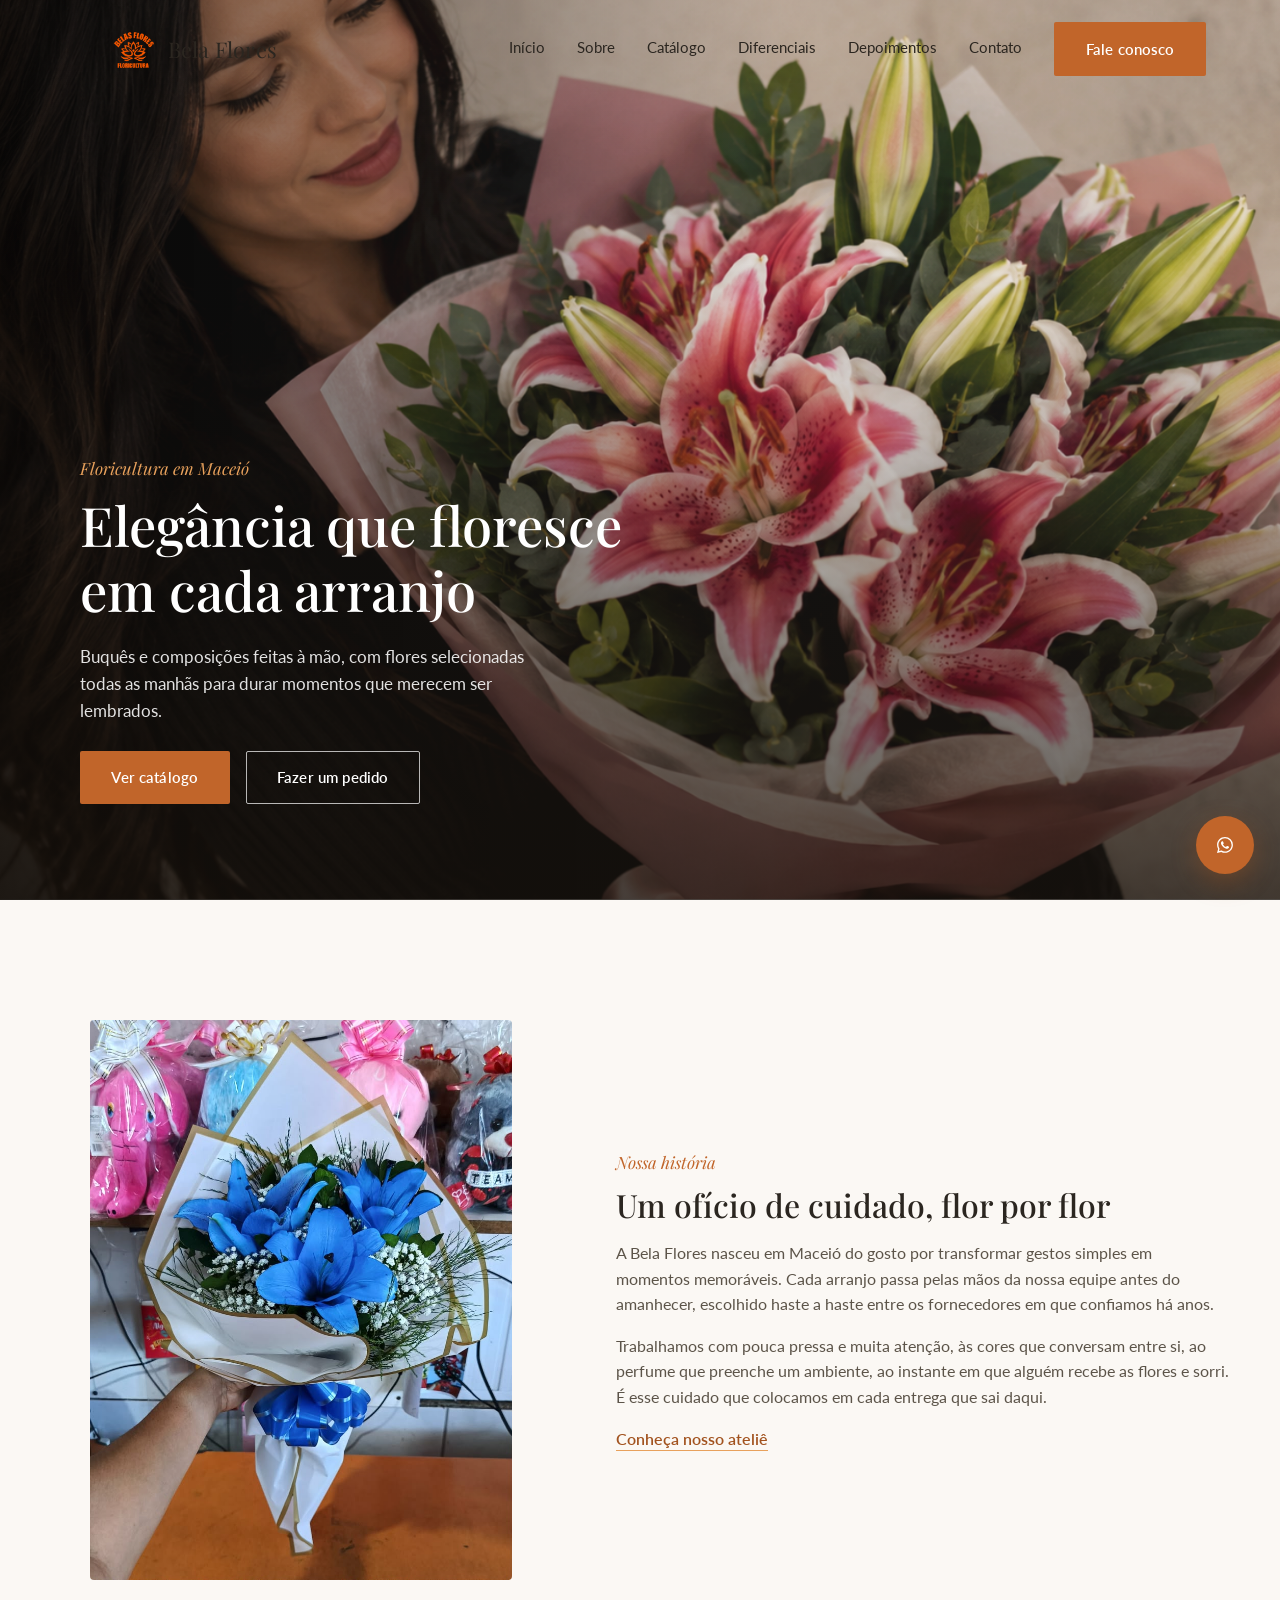
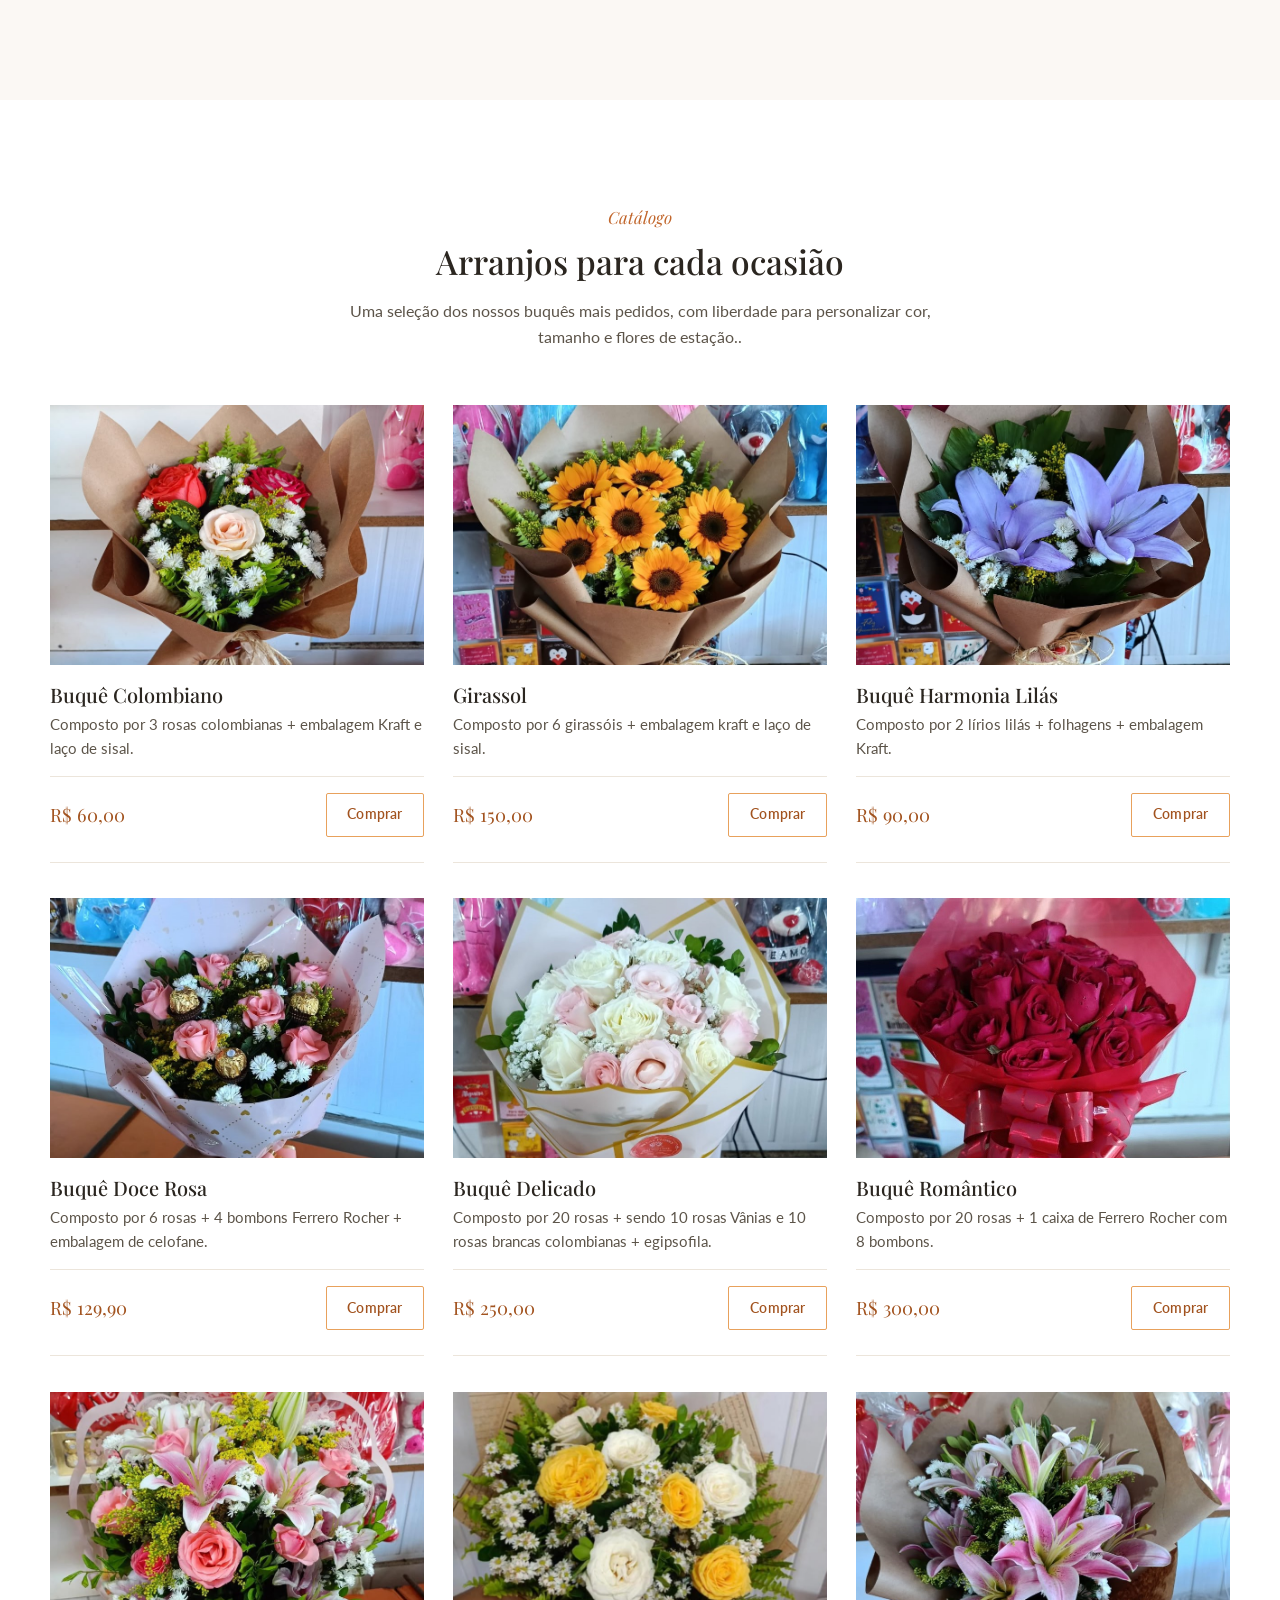
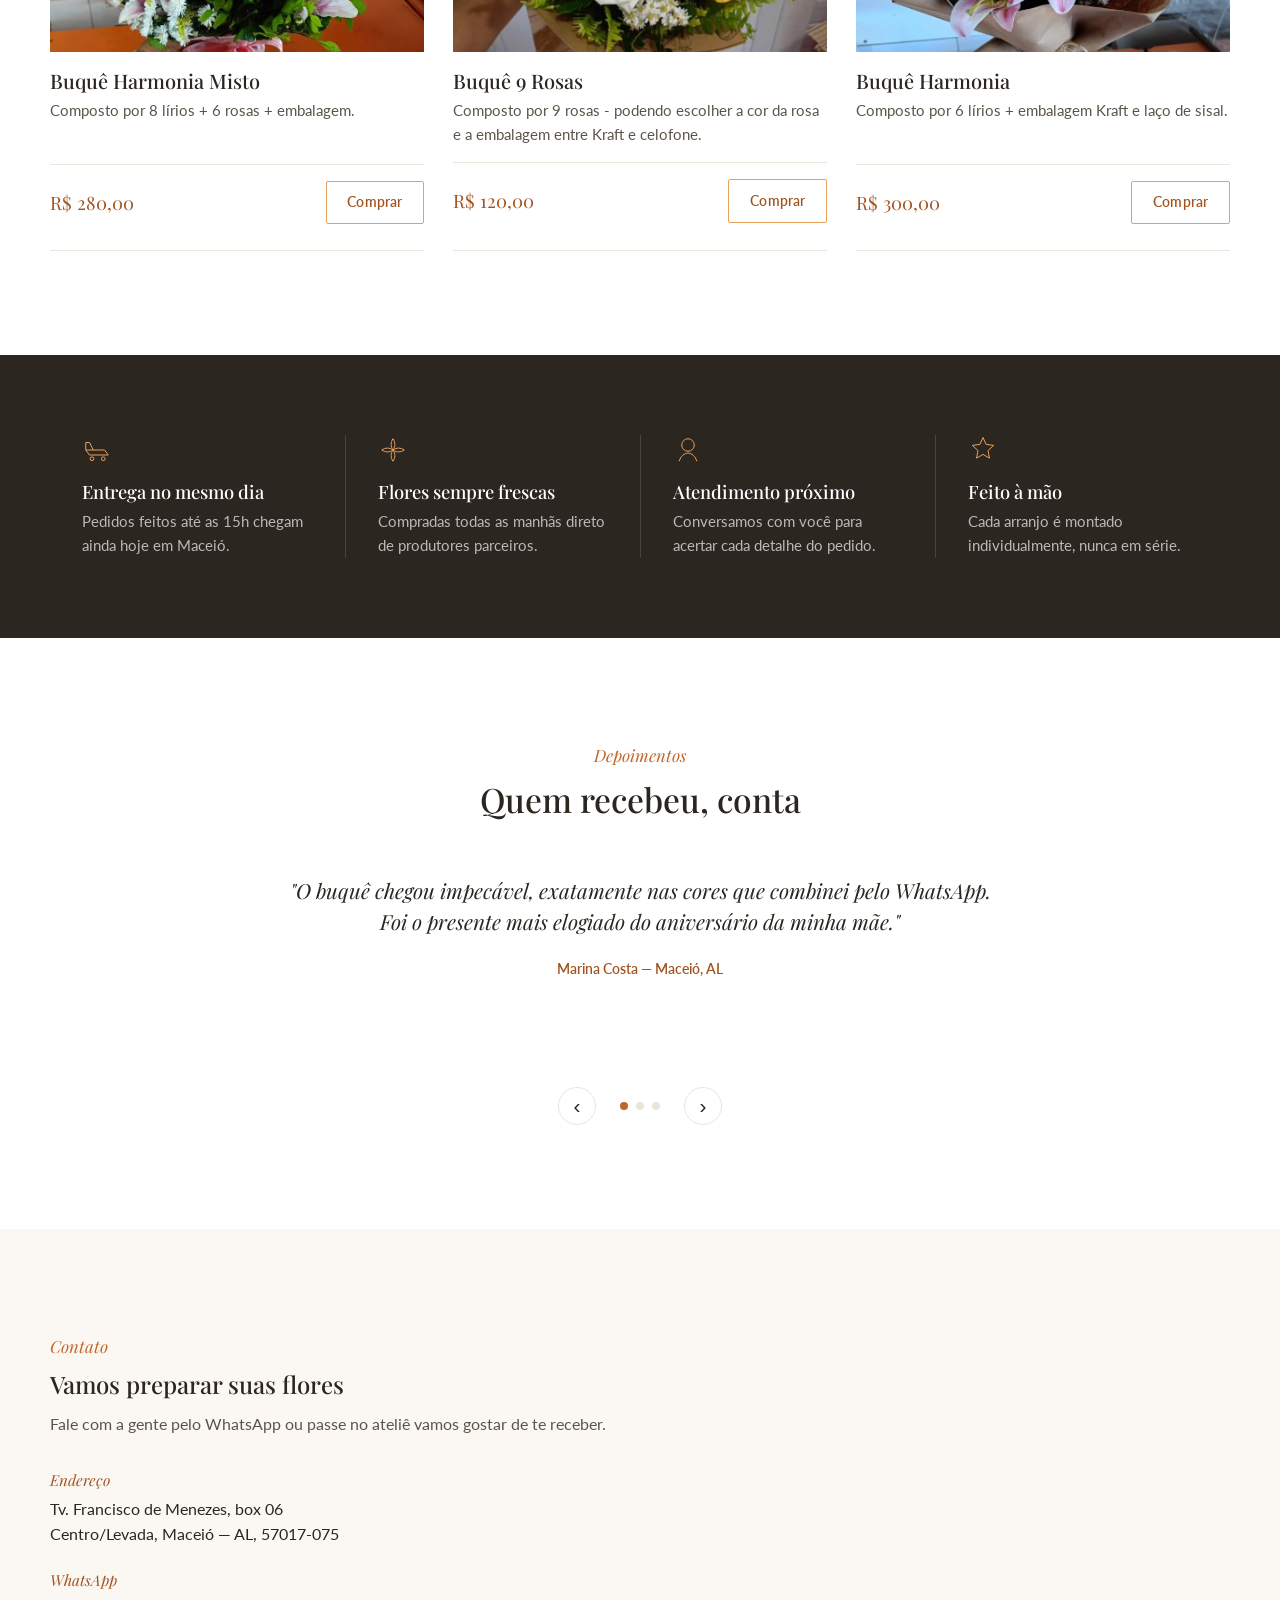
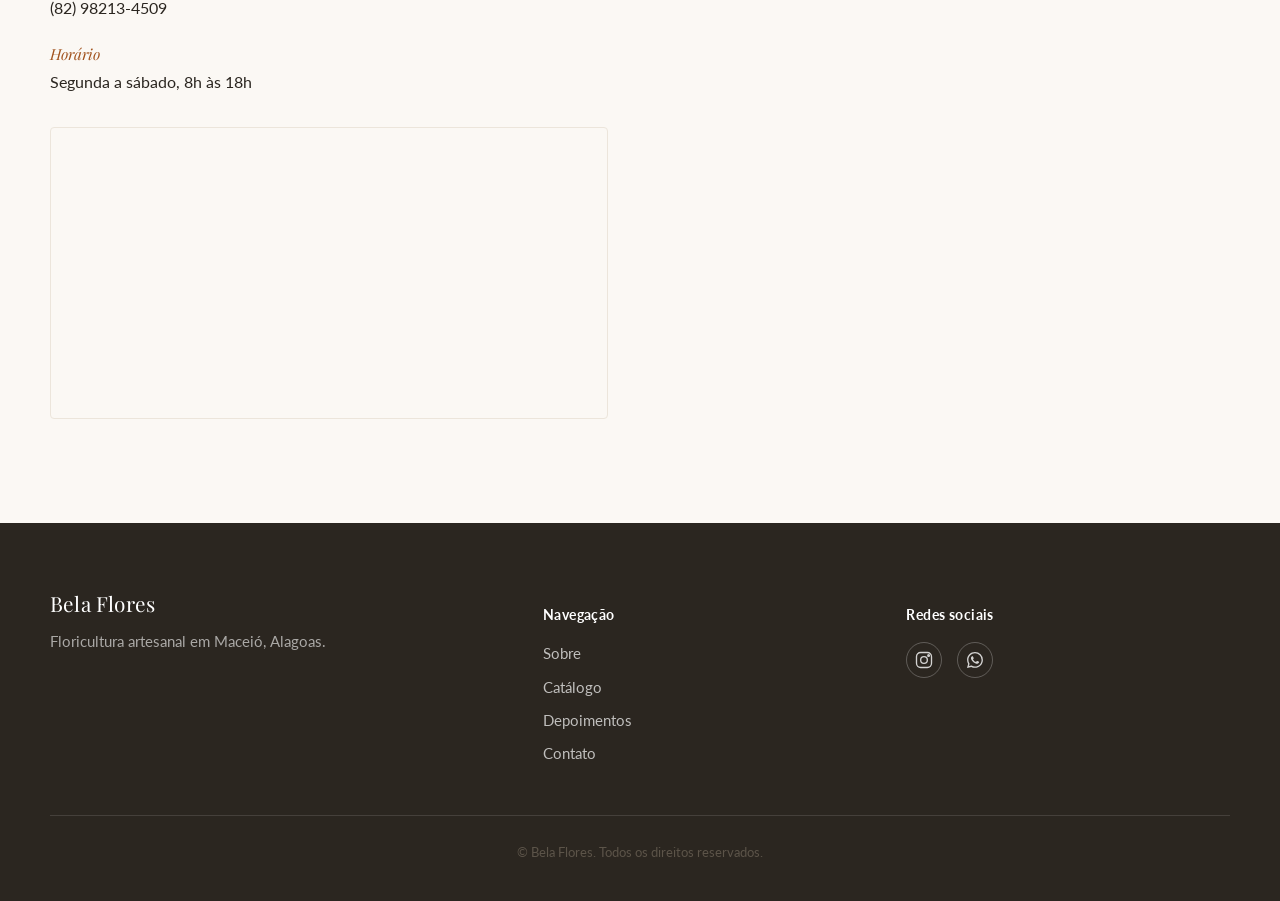
==== commit 86621a5b: "Add files via upload" ====
--- a/index.html
+++ b/index.html
@@ -362,13 +362,12 @@
       <h4>Redes sociais</h4>
       <div class="social-icons">
         <a href="#" aria-label="Instagram da Bela Flores">
-          <svg viewBox="0 0 24 24" width="20" height="20" fill="none" stroke="currentColor" stroke-width="1.6"><rect x="3" y="3" width="18" height="18" rx="5"/><circle cx="12" cy="12" r="4"/><circle cx="17.5" cy="6.5" r="1"/></svg>
-        </a>
-        <a href="#" aria-label="Facebook da Bela Flores">
-          <svg viewBox="0 0 24 24" width="20" height="20" fill="none" stroke="currentColor" stroke-width="1.6"><path d="M14 9h3V5h-3c-2.2 0-4 1.8-4 4v3H7v4h3v7h4v-7h3l1-4h-4V9c0-.6.4-1 1-1z"/></svg>
+          <svg viewBox="0 0 24 24" width="20" height="20" fill="none" stroke="currentColor" stroke-width="1.6"><rect x="3" y="3" width="18" height="18" rx="5"/><a href="https://www.instagram.com/floricultura_belasflores_?utm_source=ig_web_button_share_sheet&stkn=ZDNlZDc0MzIxNw=="></a><circle cx="12" cy="12" r="4"/><circle cx="17.5" cy="6.5" r="1"/></svg>
         </a>
         <a href="https://wa.me/558288248325" target="_blank" rel="noopener" aria-label="WhatsApp da Bela Flores">
-          <svg viewBox="0 0 24 24" width="20" height="20" fill="none" stroke="currentColor" stroke-width="1.6"><path d="M20 12a8 8 0 10-14.5 4.6L4 21l4.6-1.4A8 8 0 0020 12z"/><path d="M9 9.5c0 3 2.5 5.5 5.5 5.5"/></svg>
+          <svg xmlns="http://www.w3.org/2000/svg" width="16" height="16" fill="currentColor" class="bi bi-whatsapp" viewBox="0 0 16 16">
+          <path d="M13.601 2.326A7.85 7.85 0 0 0 7.994 0C3.627 0 .068 3.558.064 7.926c0 1.399.366 2.76 1.057 3.965L0 16l4.204-1.102a7.9 7.9 0 0 0 3.79.965h.004c4.368 0 7.926-3.558 7.93-7.93A7.9 7.9 0 0 0 13.6 2.326zM7.994 14.521a6.6 6.6 0 0 1-3.356-.92l-.24-.144-2.494.654.666-2.433-.156-.251a6.56 6.56 0 0 1-1.007-3.505c0-3.626 2.957-6.584 6.591-6.584a6.56 6.56 0 0 1 4.66 1.931 6.56 6.56 0 0 1 1.928 4.66c-.004 3.639-2.961 6.592-6.592 6.592m3.615-4.934c-.197-.099-1.17-.578-1.353-.646-.182-.065-.315-.099-.445.099-.133.197-.513.646-.627.775-.114.133-.232.148-.43.05-.197-.1-.836-.308-1.592-.985-.59-.525-.985-1.175-1.103-1.372-.114-.198-.011-.304.088-.403.087-.088.197-.232.296-.346.1-.114.133-.198.198-.33.065-.134.034-.248-.015-.347-.05-.099-.445-1.076-.612-1.47-.16-.389-.323-.335-.445-.34-.114-.007-.247-.007-.38-.007a.73.73 0 0 0-.529.247c-.182.198-.691.677-.691 1.654s.71 1.916.81 2.049c.098.133 1.394 2.132 3.383 2.992.47.205.84.326 1.129.418.475.152.904.129 1.246.08.38-.058 1.171-.48 1.338-.943.164-.464.164-.86.114-.943-.049-.084-.182-.133-.38-.232"/>
+          </svg>
         </a>
       </div>
     </div>
@@ -378,9 +377,15 @@
   </div>
 </footer>
 
+
 <a href="https://wa.me/558288248325?text=Ol%C3%A1!%20Gostaria%20de%20fazer%20um%20pedido%20na%20Bela%20Flores." target="_blank" rel="noopener" class="whatsapp-float" aria-label="Falar no WhatsApp">
-  <svg viewBox="0 0 24 24" width="26" height="26" fill="none" stroke="currentColor" stroke-width="1.7"><path d="M20 12a8 8 0 10-14.5 4.6L4 21l4.6-1.4A8 8 0 0020 12z"/><path d="M9 9.5c0 3 2.5 5.5 5.5 5.5"/></svg>
+ <svg xmlns="http://www.w3.org/2000/svg" width="16" height="16" fill="currentColor" class="bi bi-whatsapp" viewBox="0 0 16 16">
+  <path d="M13.601 2.326A7.85 7.85 0 0 0 7.994 0C3.627 0 .068 3.558.064 7.926c0 1.399.366 2.76 1.057 3.965L0 16l4.204-1.102a7.9 7.9 0 0 0 3.79.965h.004c4.368 0 7.926-3.558 7.93-7.93A7.9 7.9 0 0 0 13.6 2.326zM7.994 14.521a6.6 6.6 0 0 1-3.356-.92l-.24-.144-2.494.654.666-2.433-.156-.251a6.56 6.56 0 0 1-1.007-3.505c0-3.626 2.957-6.584 6.591-6.584a6.56 6.56 0 0 1 4.66 1.931 6.56 6.56 0 0 1 1.928 4.66c-.004 3.639-2.961 6.592-6.592 6.592m3.615-4.934c-.197-.099-1.17-.578-1.353-.646-.182-.065-.315-.099-.445.099-.133.197-.513.646-.627.775-.114.133-.232.148-.43.05-.197-.1-.836-.308-1.592-.985-.59-.525-.985-1.175-1.103-1.372-.114-.198-.011-.304.088-.403.087-.088.197-.232.296-.346.1-.114.133-.198.198-.33.065-.134.034-.248-.015-.347-.05-.099-.445-1.076-.612-1.47-.16-.389-.323-.335-.445-.34-.114-.007-.247-.007-.38-.007a.73.73 0 0 0-.529.247c-.182.198-.691.677-.691 1.654s.71 1.916.81 2.049c.098.133 1.394 2.132 3.383 2.992.47.205.84.326 1.129.418.475.152.904.129 1.246.08.38-.058 1.171-.48 1.338-.943.164-.464.164-.86.114-.943-.049-.084-.182-.133-.38-.232"/>
+</svg>
 </a>
+
+
+</svg>
 
 <script src="script.js"></script>
 </body>
